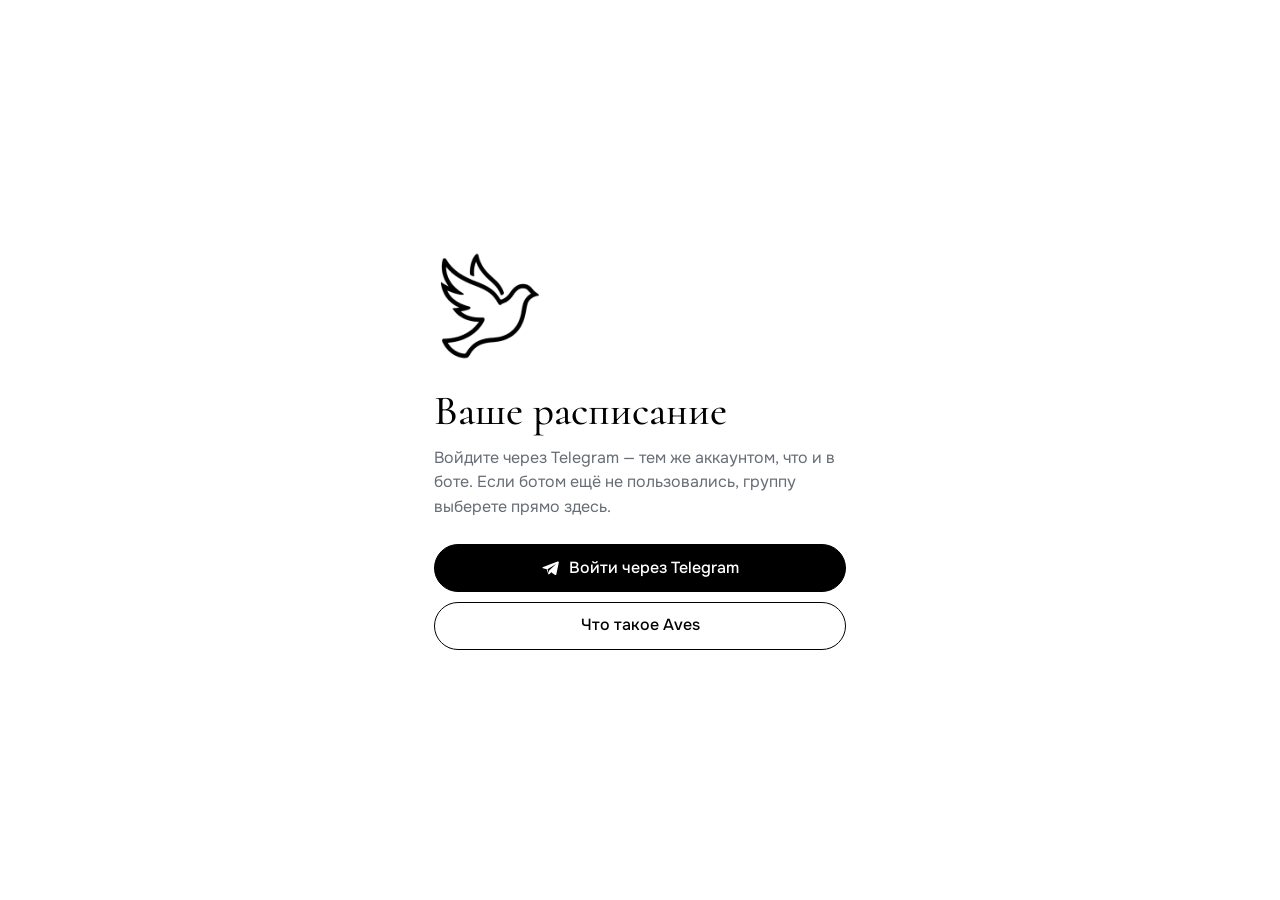
==== app/index.html @ d0e3c411 "Add files via upload" ====
<!doctype html>
<html lang="ru" data-theme="light">
<head>
  <meta charset="utf-8">
  <meta name="viewport" content="width=device-width, initial-scale=1, viewport-fit=cover">
  <title>Расписание — Aves</title>
  <meta name="description" content="Расписание вашей группы БГУ: пары на день и неделю, поиск преподавателей и аудиторий, сравнение групп.">
  <meta name="theme-color" content="#ffffff">
  <link rel="icon" type="image/png" href="/assets/img/favicon.png">
  <link rel="apple-touch-icon" href="/assets/img/apple-touch-icon.png">
  <script>(function(){try{var t=localStorage.getItem("aves.theme");if(t)document.documentElement.dataset.theme=t;}catch(e){}})();</script>
  <script src="https://telegram.org/js/telegram-web-app.js"></script>
  <link rel="preconnect" href="https://fonts.googleapis.com">
  <link rel="preconnect" href="https://fonts.gstatic.com" crossorigin>
  <link rel="stylesheet" href="https://fonts.googleapis.com/css2?family=Cormorant:ital,wght@0,400;0,500;0,600;1,400;1,500&family=Onest:wght@400;500;600;700&display=swap">
  <link rel="stylesheet" href="/assets/css/base.css">
  <link rel="stylesheet" href="/assets/css/app.css">
</head>
<body class="app">
  <div class="night-sky" aria-hidden="true"></div>

  <div class="shell shell--bare">
    <header class="app-head" id="head" hidden></header>
    <main id="view"></main>
  </div>

  <nav class="tabbar" id="tabbar" aria-label="Разделы" hidden>
    <div class="tabbar__in">
      <button class="tab" type="button" data-act="tab" data-tab="day">
        <svg viewBox="0 0 24 24" fill="none" stroke="currentColor" stroke-width="1.6" stroke-linecap="round" stroke-linejoin="round" aria-hidden="true"><rect x="3.5" y="5" width="17" height="15" rx="2.5"/><path d="M3.5 10h17M8 3v4M16 3v4"/></svg>
        Пары
      </button>
      <button class="tab" type="button" data-act="tab" data-tab="search">
        <svg viewBox="0 0 24 24" fill="none" stroke="currentColor" stroke-width="1.6" stroke-linecap="round" aria-hidden="true"><circle cx="11" cy="11" r="6.5"/><path d="m16 16 4.5 4.5"/></svg>
        Поиск
      </button>
      <button class="tab" type="button" data-act="tab" data-tab="compare">
        <svg viewBox="0 0 24 24" fill="none" stroke="currentColor" stroke-width="1.6" stroke-linecap="round" aria-hidden="true"><rect x="3.5" y="4" width="7" height="16" rx="2"/><rect x="13.5" y="4" width="7" height="16" rx="2"/></svg>
        Сравнить
      </button>
      <button class="tab" type="button" data-act="tab" data-tab="profile">
        <svg viewBox="0 0 24 24" fill="none" stroke="currentColor" stroke-width="1.6" stroke-linecap="round" aria-hidden="true"><circle cx="12" cy="8.5" r="3.8"/><path d="M4.5 20c1.3-3.6 4.2-5.3 7.5-5.3s6.2 1.7 7.5 5.3"/></svg>
        Профиль
      </button>
    </div>
  </nav>

  <div class="sheet-back" id="sheet-back" hidden></div>
  <div class="sheet" id="sheet" role="dialog" aria-modal="true" aria-label="Выбор группы" hidden></div>
  <div class="toast" id="toast" role="status" aria-live="polite"></div>

  <noscript><p style="padding:2rem">Для расписания нужен включённый JavaScript.</p></noscript>

  <script src="/assets/js/config.js"></script>
  <script src="/assets/js/theme.js"></script>
  <script src="/assets/js/aves.js"></script>
  <script src="/assets/js/app.js"></script>
</body>
</html>
---- assets/css/base.css ----
/* Aves — общие токены. День: белая бумага и чёрная тушь, как линии птиц.
   Ночь: тёмно-синее небо, линии становятся светлыми. */

:root {
  --paper: #ffffff;
  --paper-2: #f5f6f8;
  --ink: #000000;
  --text: #24272c;
  --muted: #676d76;
  --rule: #e3e5e9;
  --focus: #2f5bd3;

  --bio: #2c7a4b;
  --flow: #0b767c;
  --study: #a86d12;
  --work: #7d838c;
  --live: #2c7a4b;

  --ff-display: "Cormorant", "Cormorant Garamond", Georgia, "Times New Roman", serif;
  --ff-body: "Onest", "Segoe UI", system-ui, -apple-system, Roboto, sans-serif;

  --step--1: 0.875rem;
  --step-0: 1rem;
  --step-1: 1.25rem;
  --step-2: 1.625rem;
  --step-3: 2.25rem;
  --step-4: clamp(2.5rem, 6vw, 4.5rem);
  --step-5: clamp(3rem, 8.5vw, 6.75rem);

  --radius-s: 6px;
  --radius-m: 14px;
  --radius-pill: 999px;

  color-scheme: light;
  box-sizing: border-box;
  padding-top: env(safe-area-inset-top, 0px);
  padding-bottom: env(safe-area-inset-bottom, 0px);
}

:root[data-theme="dark"] {
  --paper: #0b1022;
  --paper-2: #121933;
  --ink: #f3f5f9;
  --text: #d6dbe5;
  --muted: #8d97ab;
  --rule: #222b47;
  --focus: #8fb0ff;

  --bio: #63c48d;
  --flow: #45c3c9;
  --study: #e3ad4c;
  --work: #98a0ae;
  --live: #63c48d;

  color-scheme: dark;
}

html { scroll-padding-top: env(safe-area-inset-top, 0px); -webkit-text-size-adjust: 100%; }
*, *::before, *::after { box-sizing: inherit; }

body {
  margin: 0;
  background: var(--paper);
  color: var(--text);
  font-family: var(--ff-body);
  font-size: var(--step-0);
  line-height: 1.55;
  -webkit-font-smoothing: antialiased;
  transition: background-color .5s ease, color .5s ease;
}

img, svg { max-width: 100%; display: block; }
a { color: inherit; text-underline-offset: 3px; text-decoration-thickness: 1px; }
a:hover { text-decoration-thickness: 2px; }
button { font: inherit; color: inherit; }

:focus-visible { outline: 2px solid var(--focus); outline-offset: 3px; border-radius: 4px; }

[hidden] { display: none !important; }

.visually-hidden {
  position: absolute !important; width: 1px; height: 1px; overflow: hidden;
  clip: rect(0 0 0 0); white-space: nowrap;
}

/* Птица — PNG-маска, цвет берётся из currentColor, поэтому сама меняется с темой */
.bird {
  display: inline-block;
  background-color: currentColor;
  -webkit-mask: var(--src) center / contain no-repeat;
  mask: var(--src) center / contain no-repeat;
  color: var(--ink);
}
.bird--dove { --src: url("../img/dove.png"); }
.bird--owl  { --src: url("../img/owl.png"); }

/* Переключатель темы — сама птица */
.theme-bird {
  appearance: none; border: 0; background: none; padding: 0; cursor: pointer;
  display: inline-grid; place-items: center;
  border-radius: 50%;
}
.theme-bird .bird { transition: transform .45s cubic-bezier(.3, 1.4, .5, 1); }
.theme-bird:hover .bird { transform: translateY(-2px) rotate(-6deg); }
.theme-bird.is-flapping .bird { animation: flap .6s ease; }

@keyframes flap {
  0% { transform: none; }
  35% { transform: translate(4px, -7px) rotate(-14deg) scaleY(.86); }
  70% { transform: translate(1px, -3px) rotate(4deg); }
  100% { transform: none; }
}

/* Кнопки */
.btn {
  display: inline-flex; align-items: center; justify-content: center; gap: .55em;
  min-height: 48px; padding: 0 1.4em;
  border-radius: var(--radius-pill);
  border: 1.5px solid var(--ink);
  font-weight: 500; font-size: var(--step-0);
  text-decoration: none; cursor: pointer;
  transition: background-color .2s, color .2s, transform .15s;
}
.btn:active { transform: scale(.98); }
.btn--solid { background: var(--ink); color: var(--paper); }
.btn--solid:hover { background: transparent; color: var(--ink); }
.btn--line { background: transparent; color: var(--ink); }
.btn--line:hover { background: var(--ink); color: var(--paper); }
.btn[disabled] { opacity: .5; pointer-events: none; }
.btn .tg-icon { width: 1.15em; height: 1.15em; }

/* Ночное небо: редкие звёзды, видны только в тёмной теме */
.night-sky {
  position: fixed; inset: 0; pointer-events: none; z-index: 0;
  opacity: 0; transition: opacity .8s ease;
  background-image:
    radial-gradient(1px 1px at 12% 18%, #fff 50%, transparent 51%),
    radial-gradient(1px 1px at 78% 9%, #fff 50%, transparent 51%),
    radial-gradient(1.5px 1.5px at 64% 32%, #fff 50%, transparent 51%),
    radial-gradient(1px 1px at 33% 41%, #fff 50%, transparent 51%),
    radial-gradient(1px 1px at 89% 54%, #fff 50%, transparent 51%),
    radial-gradient(1.5px 1.5px at 7% 72%, #fff 50%, transparent 51%),
    radial-gradient(1px 1px at 52% 83%, #fff 50%, transparent 51%),
    radial-gradient(1px 1px at 23% 93%, #fff 50%, transparent 51%),
    radial-gradient(1px 1px at 95% 88%, #fff 50%, transparent 51%),
    radial-gradient(1px 1px at 44% 6%, #fff 50%, transparent 51%);
}
:root[data-theme="dark"] .night-sky { opacity: .55; }

/* Плавная смена темы кругом от птицы (View Transitions) */
::view-transition-old(root), ::view-transition-new(root) { animation: none; mix-blend-mode: normal; }
::view-transition-new(root) { animation: night-reveal .7s cubic-bezier(.6, 0, .3, 1); }
@keyframes night-reveal {
  from { clip-path: circle(0 at var(--vt-x, 50%) var(--vt-y, 0%)); }
  to   { clip-path: circle(var(--vt-r, 150%) at var(--vt-x, 50%) var(--vt-y, 0%)); }
}

@media (prefers-reduced-motion: reduce) {
  *, *::before, *::after { animation-duration: .01ms !important; transition-duration: .01ms !important; }
  ::view-transition-new(root) { animation: none; }
}
---- assets/css/app.css ----
/* Приложение: то же определитель-настроение, но плотнее и под палец. */

html, body { height: 100%; }
body.app { overflow-x: hidden; }

.shell { position: relative; z-index: 1; max-width: 720px; margin: 0 auto; min-height: 100%; padding-bottom: calc(84px + env(safe-area-inset-bottom, 0px)); }
.shell--bare { padding-bottom: 0; }

/* ---------- шапка ---------- */
.app-head {
  position: sticky; top: env(safe-area-inset-top, 0px); z-index: 20;
  display: flex; align-items: center; gap: .6rem;
  padding: .6rem 1rem;
  background: color-mix(in srgb, var(--paper) 90%, transparent);
  backdrop-filter: blur(10px); -webkit-backdrop-filter: blur(10px);
  border-bottom: 1px solid var(--rule);
}
.app-head .theme-bird { width: 40px; height: 40px; flex: none; }
.app-head .theme-bird .bird { width: 30px; height: 30px; }
.head-title {
  appearance: none; border: 0; background: none; padding: .25rem .4rem; margin: 0; text-align: left;
  display: grid; min-width: 0; flex: 1; cursor: pointer; border-radius: var(--radius-s);
}
.head-title:disabled { cursor: default; }
.head-title b { font-size: 1.1rem; font-weight: 600; color: var(--ink); line-height: 1.2; }
.head-title span { font-size: .8rem; color: var(--muted); white-space: nowrap; overflow: hidden; text-overflow: ellipsis; }
.chip {
  appearance: none; flex: none; cursor: pointer;
  border: 1.5px solid var(--ink); background: transparent; color: var(--ink);
  border-radius: var(--radius-pill); min-height: 34px; padding: 0 .85rem;
  font-size: .85rem; font-weight: 500; white-space: nowrap;
}
.chip[aria-pressed="true"], .chip.is-on { background: var(--ink); color: var(--paper); }

/* ---------- полоса недели ---------- */
.week-nav { display: flex; align-items: center; justify-content: space-between; padding: .9rem 1rem .4rem; }
.week-nav__label { font-size: .9rem; color: var(--muted); }
.icon-btn {
  appearance: none; border: 0; background: none; cursor: pointer; color: var(--ink);
  width: 40px; height: 40px; display: grid; place-items: center; border-radius: 50%;
}
.icon-btn:hover { background: var(--paper-2); }
.icon-btn svg { width: 22px; height: 22px; }

.days { display: grid; grid-template-columns: repeat(6, 1fr); gap: .35rem; padding: 0 .75rem .75rem; }
.day-btn {
  appearance: none; cursor: pointer; border: 1px solid transparent; background: none;
  border-radius: var(--radius-m); padding: .5rem 0 .55rem;
  display: grid; justify-items: center; gap: .1rem; color: var(--text); position: relative;
}
.day-btn small { font-size: .72rem; color: var(--muted); }
.day-btn b { font-size: 1.15rem; font-weight: 600; }
.day-btn.is-today::after { content: ""; position: absolute; bottom: .3rem; width: 4px; height: 4px; border-radius: 50%; background: var(--live); }
.day-btn[aria-pressed="true"] { background: var(--ink); color: var(--paper); }
.day-btn[aria-pressed="true"] small { color: color-mix(in srgb, var(--paper) 70%, transparent); }
.day-btn[aria-pressed="true"].is-today::after { background: var(--paper); }
.day-btn.is-empty b { opacity: .45; }

/* ---------- день ---------- */
.day-head { padding: .75rem 1.25rem .5rem; }
.day-head h2 { font-family: var(--ff-display); font-style: italic; font-weight: 500; font-size: 2.6rem; line-height: 1; margin: 0; color: var(--ink); }
.day-head p { margin: .35rem 0 0; color: var(--muted); font-size: .9rem; }

.notice { margin: .5rem 1rem; padding: .75rem 1rem; border: 1px dashed var(--rule); border-radius: var(--radius-m); font-size: .88rem; color: var(--muted); }

.lessons { list-style: none; margin: 0; padding: 0 0 1rem; }
.lesson {
  display: grid; grid-template-columns: 3.6rem minmax(0, 1fr); gap: .9rem;
  padding: 1rem 1.25rem; border-top: 1px solid var(--rule); position: relative;
}
.lessons .lesson:first-child { border-top: 0; }
.lesson__time { display: grid; align-content: start; gap: .1rem; font-variant-numeric: tabular-nums; }
.lesson__time b { font-size: 1.5rem; font-weight: 600; color: var(--ink); line-height: 1; font-family: var(--ff-display); }
.lesson__time span { font-size: .78rem; color: var(--muted); line-height: 1.3; }
.lesson__subject { margin: 0; font-size: 1.02rem; font-weight: 600; color: var(--ink); line-height: 1.3; }
.lesson__meta { display: flex; flex-wrap: wrap; gap: .3rem .7rem; margin-top: .35rem; font-size: .86rem; color: var(--muted); align-items: center; }
.lesson__meta .room { color: var(--text); font-weight: 500; }
.tag { display: inline-block; border: 1px solid var(--rule); border-radius: var(--radius-s); padding: 0 .4rem; font-size: .75rem; line-height: 1.5rem; color: var(--text); }
.lesson__note { margin: .55rem 0 0; padding: .45rem .7rem; background: var(--paper-2); border-radius: var(--radius-s); font-size: .86rem; color: var(--text); }
.lesson__warn { margin: .45rem 0 0; font-size: .84rem; color: var(--study); }
.lesson__groups { margin: .35rem 0 0; font-size: .84rem; color: var(--muted); }
.lesson.is-past { opacity: .5; }
.lesson.is-same { border-top: 1px dashed var(--rule); padding-top: .6rem; }
.lesson.is-same .lesson__time { visibility: hidden; }
.lesson.is-now::before { content: ""; position: absolute; left: 0; top: .9rem; bottom: .9rem; width: 3px; border-radius: 2px; background: var(--live); }
.lesson__state { display: inline-block; margin-bottom: .3rem; font-size: .78rem; font-weight: 600; color: var(--live); }
.variants { margin: .5rem 0 0; padding: 0; list-style: none; border-left: 1px solid var(--rule); }
.variants li { padding: .35rem 0 .35rem .8rem; font-size: .88rem; }
details.lesson__more summary { cursor: pointer; font-size: .86rem; color: var(--muted); margin-top: .35rem; }

.empty { padding: 3rem 1.5rem; text-align: center; color: var(--muted); }
.empty .bird { width: 72px; height: 72px; margin: 0 auto 1rem; opacity: .9; }
.empty h3 { font-family: var(--ff-display); font-weight: 500; font-size: 1.8rem; color: var(--ink); margin: 0 0 .25rem; }
.empty p { margin: 0 auto; max-width: 32ch; }

/* ---------- поиск ---------- */
.search { padding: 1rem; }
.search form { display: flex; gap: .5rem; }
.field {
  flex: 1; min-width: 0; min-height: 48px; padding: 0 1rem;
  border: 1.5px solid var(--rule); border-radius: var(--radius-pill);
  background: var(--paper); color: var(--ink); font: inherit;
}
.field:focus { outline: none; border-color: var(--ink); }
.hints { display: flex; flex-wrap: wrap; gap: .45rem; margin-top: .8rem; }
.hints .chip { border-width: 1px; border-color: var(--rule); color: var(--text); }
.hints .chip:hover { border-color: var(--ink); }
.result-title { padding: .75rem 1.25rem .25rem; }
.result-title h2 { margin: 0; font-family: var(--ff-display); font-weight: 500; font-size: 2rem; line-height: 1.05; color: var(--ink); }
.result-title p { margin: .3rem 0 0; color: var(--muted); font-size: .88rem; }
.day-label { margin: 1.1rem 1.25rem .2rem; font-size: .8rem; font-weight: 600; color: var(--muted); }
.rooms { display: flex; flex-wrap: wrap; gap: .4rem; padding: .25rem 1.25rem 1rem; }
.rooms .tag { font-size: .85rem; line-height: 1.9rem; padding: 0 .6rem; }
.free-slot { padding: .8rem 1.25rem; border-top: 1px solid var(--rule); }
.free-slot b { color: var(--ink); }
.free-slot p { margin: .2rem 0 0; color: var(--muted); font-size: .88rem; }

/* ---------- сравнение ---------- */
.compare-bar { display: flex; gap: .45rem; padding: 1rem 1rem .25rem; overflow-x: auto; scrollbar-width: none; }
.compare-bar .chip { display: inline-flex; gap: .4rem; align-items: center; }
.compare-bar .chip .x { opacity: .7; }
.grid-wrap { overflow-x: auto; padding: .25rem 0 1.25rem; -webkit-overflow-scrolling: touch; }
.cgrid { display: grid; gap: 0; min-width: 100%; }
.cgrid__head, .cgrid__slot, .cgrid__cell { padding: .65rem .6rem; border-top: 1px solid var(--rule); }
.cgrid__head { border-top: 0; font-weight: 600; color: var(--ink); font-size: .92rem; position: sticky; top: 0; background: var(--paper); }
.cgrid__head small { display: block; font-weight: 400; color: var(--muted); font-size: .75rem; }
.cgrid__slot { font-variant-numeric: tabular-nums; position: sticky; left: 0; background: var(--paper); z-index: 1; }
.cgrid__slot b { font-family: var(--ff-display); font-size: 1.3rem; color: var(--ink); display: block; line-height: 1; }
.cgrid__slot span { font-size: .72rem; color: var(--muted); }
.cgrid__cell { font-size: .84rem; min-width: 150px; }
.cgrid__cell b { display: block; color: var(--ink); font-weight: 600; line-height: 1.25; }
.cgrid__cell span { color: var(--muted); }
.cgrid__cell + .cgrid__cell, .cgrid__head + .cgrid__head { border-left: 1px solid var(--rule); }
.cgrid__cell.is-free { color: var(--muted); font-style: italic; }
.cgrid__cell .one + .one { margin-top: .45rem; padding-top: .45rem; border-top: 1px dashed var(--rule); }

/* ---------- профиль ---------- */
.panel { padding: 1.25rem; border-top: 1px solid var(--rule); }
.panel:first-child { border-top: 0; }
.panel h3 { margin: 0 0 .8rem; font-size: .8rem; font-weight: 600; color: var(--muted); }
.hello { font-family: var(--ff-display); font-weight: 500; font-size: 2.3rem; line-height: 1.05; color: var(--ink); margin: 0 0 .3rem; }
.row { display: flex; align-items: center; justify-content: space-between; gap: 1rem; padding: .7rem 0; }
.row + .row { border-top: 1px dashed var(--rule); }
.row__label { display: grid; flex: 1; min-width: 0; }
.row > :last-child:not(.row__label) { flex: none; }
.row__label span { color: var(--ink); }
.row__label small { color: var(--muted); font-size: .82rem; }
.link-btn { appearance: none; border: 0; background: none; padding: .3rem 0; cursor: pointer; color: var(--ink); text-decoration: underline; text-underline-offset: 3px; font-size: .92rem; }
.seg { display: inline-flex; border: 1.5px solid var(--ink); border-radius: var(--radius-pill); overflow: hidden; }
.seg button { appearance: none; min-width: 2.6rem; border: 0; background: none; cursor: pointer; padding: .45rem .85rem; font-size: .85rem; color: var(--ink); }
.seg button[aria-pressed="true"] { background: var(--ink); color: var(--paper); }
.switch { appearance: none; width: 48px; height: 28px; border-radius: 14px; border: 1.5px solid var(--ink); background: transparent; position: relative; cursor: pointer; flex: none; transition: background-color .2s; }
.switch::after { content: ""; position: absolute; top: 3px; left: 3px; width: 19px; height: 19px; border-radius: 50%; background: var(--ink); transition: transform .2s, background-color .2s; }
.switch:checked { background: var(--ink); }
.switch:checked::after { transform: translateX(20px); background: var(--paper); }
select.field { border-radius: var(--radius-m); min-height: 44px; }
.name-form { display: flex; gap: .5rem; }
.soon { color: var(--muted); font-size: .85rem; }

/* ---------- экраны входа / онбординга ---------- */
.center { min-height: 100vh; display: grid; align-content: center; padding: 2rem 1.5rem; max-width: 460px; margin: 0 auto; }
.center .bird--dove.big { width: 112px; height: 112px; margin-bottom: 1.75rem; }
.center h1 { font-family: var(--ff-display); font-weight: 500; font-size: 2.6rem; line-height: 1.02; color: var(--ink); margin: 0 0 .8rem; }
.center p { color: var(--muted); margin: 0 0 1.5rem; }
.center .btn { width: 100%; }
.center .stack { display: grid; gap: .6rem; }
.choice {
  appearance: none; width: 100%; text-align: left; cursor: pointer;
  border: 1.5px solid var(--rule); background: var(--paper); color: var(--ink);
  border-radius: var(--radius-m); padding: .85rem 1rem; display: grid; gap: .1rem;
}
.choice:hover, .choice:focus-visible { border-color: var(--ink); }
.choice b { font-weight: 600; }
.choice small { color: var(--muted); }
.progress { font-size: .8rem; color: var(--muted); margin-bottom: .75rem; }
.back { margin-top: 1rem; }
.hover .bird { animation: hover 1.6s ease-in-out infinite; }
@keyframes hover { 50% { transform: translateY(-8px); } }

/* ---------- нижняя навигация ---------- */
.tabbar {
  position: fixed; left: 0; right: 0; bottom: 0; z-index: 30;
  padding-bottom: env(safe-area-inset-bottom, 0px);
  background: color-mix(in srgb, var(--paper) 92%, transparent);
  backdrop-filter: blur(12px); -webkit-backdrop-filter: blur(12px);
  border-top: 1px solid var(--rule);
}
.tabbar__in { max-width: 720px; margin: 0 auto; display: grid; grid-template-columns: repeat(4, 1fr); }
.tab {
  appearance: none; border: 0; background: none; cursor: pointer; color: var(--muted);
  display: grid; justify-items: center; gap: .15rem; padding: .55rem 0 .6rem; font-size: .72rem;
}
.tab svg { width: 24px; height: 24px; }
.tab[aria-current="page"] { color: var(--ink); font-weight: 600; }

/* ---------- лист снизу ---------- */
.sheet-back { position: fixed; inset: 0; z-index: 40; background: rgb(0 0 0 / .35); opacity: 0; transition: opacity .25s; }
.sheet-back.is-open { opacity: 1; }
.sheet {
  position: fixed; left: 0; right: 0; bottom: 0; z-index: 41;
  max-width: 720px; margin: 0 auto; max-height: 82vh; display: flex; flex-direction: column;
  background: var(--paper); border-radius: 20px 20px 0 0; border-top: 1px solid var(--rule);
  padding-bottom: env(safe-area-inset-bottom, 0px);
  transform: translateY(100%); transition: transform .3s cubic-bezier(.3, .9, .3, 1);
}
.sheet.is-open { transform: none; }
.sheet__head { display: flex; align-items: center; justify-content: space-between; padding: 1rem 1.25rem .5rem; }
.sheet__head h3 { margin: 0; font-family: var(--ff-display); font-weight: 500; font-size: 1.7rem; color: var(--ink); }
.sheet__body { overflow-y: auto; padding: 0 1.25rem 1.25rem; }
.sheet .courses { display: flex; gap: .4rem; overflow-x: auto; padding: .25rem 0 .9rem; scrollbar-width: none; }
.sheet .stack { display: grid; gap: .5rem; }

.toast {
  position: fixed; left: 50%; bottom: calc(96px + env(safe-area-inset-bottom, 0px)); z-index: 50;
  transform: translate(-50%, 20px); opacity: 0; pointer-events: none;
  background: var(--ink); color: var(--paper); padding: .65rem 1.1rem; border-radius: var(--radius-pill);
  font-size: .88rem; transition: opacity .25s, transform .25s; max-width: calc(100% - 2rem);
}
.toast.is-on { opacity: 1; transform: translate(-50%, 0); }

.loading { min-height: 60vh; display: grid; place-items: center; text-align: center; padding: 2rem; color: var(--muted); }
.loading .bird { width: 64px; height: 64px; margin: 0 auto 1rem; }
.loading p { max-width: 34ch; margin: 0 auto; }
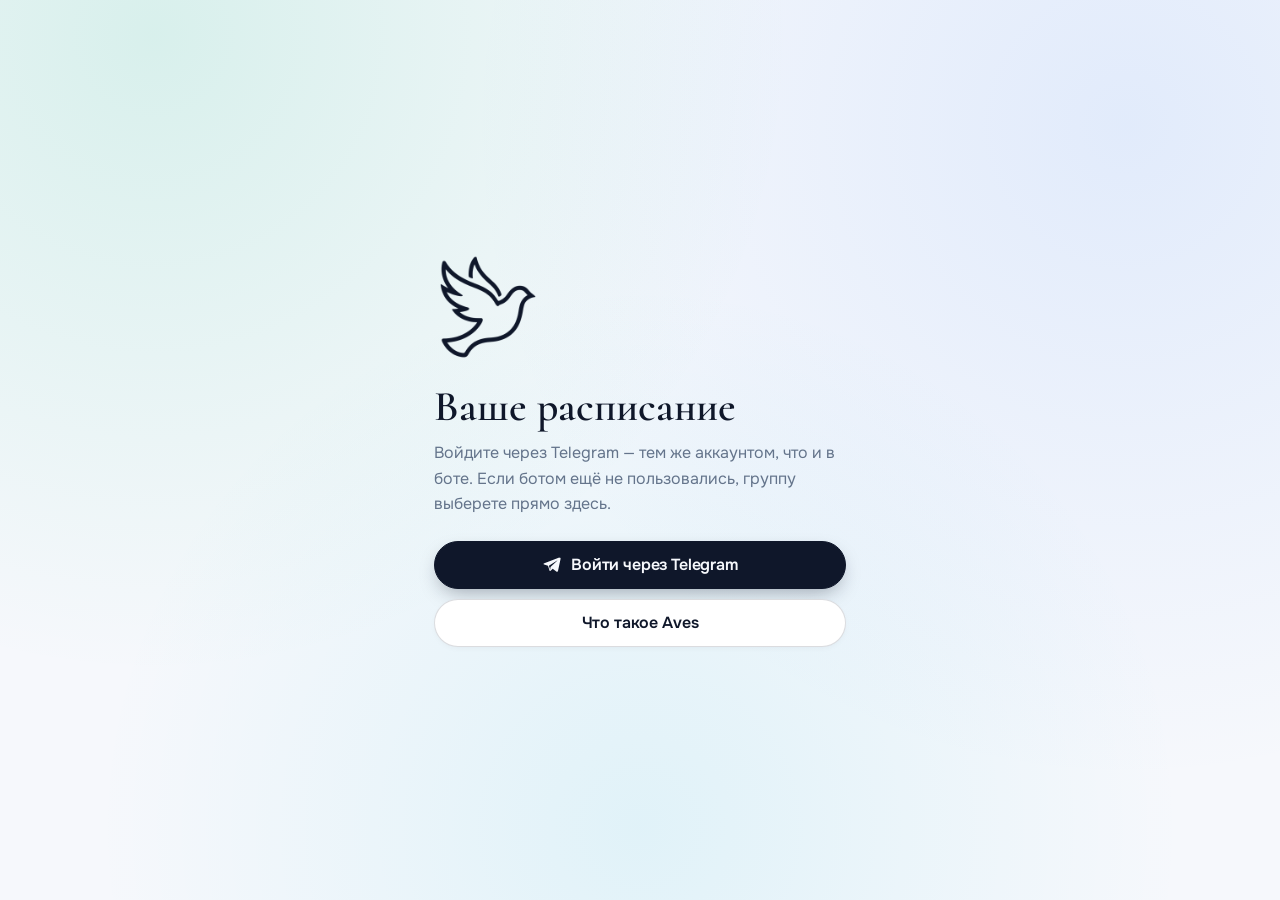
==== commit 2ab1db30: "Add files via upload" ====
--- a/app/index.html
+++ b/app/index.html
@@ -3,11 +3,26 @@
 <head>
   <meta charset="utf-8">
   <meta name="viewport" content="width=device-width, initial-scale=1, viewport-fit=cover">
-  <title>Расписание — Aves</title>
-  <meta name="description" content="Расписание вашей группы БГУ: пары на день и неделю, поиск преподавателей и аудиторий, сравнение групп.">
-  <meta name="theme-color" content="#ffffff">
+  <title>Расписание пар БГУ (Биофак, ФСК, ФМО) — Aves · Минск</title>
+  <meta name="description" content="Веб-приложение расписания вашей группы БГУ в Минске: пары на день и неделю, поиск преподавателей и свободных аудиторий, сравнение групп, конспекты AvesStudy и смены.">
+  <meta name="keywords" content="расписание пар БГУ, веб расписание БГУ, свободные аудитории БГУ, сравнить группы БГУ, конспекты БГУ, биофак БГУ, ФСК БГУ, ФМО БГУ, Aves">
+  <meta name="robots" content="index, follow">
+  <meta name="geo.region" content="BY-HM">
+  <meta name="geo.placename" content="Минск, Беларусь">
+  <meta name="theme-color" content="#f4faf7">
+  <meta name="apple-mobile-web-app-capable" content="yes">
+  <meta name="apple-mobile-web-app-title" content="Aves БГУ">
+  <link rel="canonical" href="https://microcosmos-bio.me/app/">
+  <link rel="manifest" href="/site.webmanifest">
   <link rel="icon" type="image/png" href="/assets/img/favicon.png">
   <link rel="apple-touch-icon" href="/assets/img/apple-touch-icon.png">
+  <meta property="og:type" content="website">
+  <meta property="og:site_name" content="Aves — экосистема для студентов БГУ">
+  <meta property="og:title" content="Расписание и конспекты БГУ — веб-приложение Aves">
+  <meta property="og:description" content="Пары на день и неделю, свободные аудитории, сравнение групп, конспекты и подработки для студентов БГУ.">
+  <meta property="og:url" content="https://microcosmos-bio.me/app/">
+  <meta property="og:image" content="https://microcosmos-bio.me/assets/img/og.png">
+  <meta property="og:locale" content="ru_RU">
   <script>(function(){try{var t=localStorage.getItem("aves.theme");if(t)document.documentElement.dataset.theme=t;}catch(e){}})();</script>
   <script src="https://telegram.org/js/telegram-web-app.js"></script>
   <link rel="preconnect" href="https://fonts.googleapis.com">
@@ -15,6 +30,9 @@
   <link rel="stylesheet" href="https://fonts.googleapis.com/css2?family=Cormorant:ital,wght@0,400;0,500;0,600;1,400;1,500&family=Onest:wght@400;500;600;700&display=swap">
   <link rel="stylesheet" href="/assets/css/base.css">
   <link rel="stylesheet" href="/assets/css/app.css">
+  <link rel="stylesheet" href="/assets/css/study.css">
+  <link rel="stylesheet" href="/assets/css/fmo.css">
+  <link rel="stylesheet" href="/assets/css/work.css">
 </head>
 <body class="app">
   <div class="night-sky" aria-hidden="true"></div>
@@ -38,6 +56,10 @@
         <svg viewBox="0 0 24 24" fill="none" stroke="currentColor" stroke-width="1.6" stroke-linecap="round" aria-hidden="true"><rect x="3.5" y="4" width="7" height="16" rx="2"/><rect x="13.5" y="4" width="7" height="16" rx="2"/></svg>
         Сравнить
       </button>
+      <button class="tab" type="button" data-act="tab" data-tab="study">
+        <svg viewBox="0 0 24 24" fill="none" stroke="currentColor" stroke-width="1.6" stroke-linecap="round" stroke-linejoin="round" aria-hidden="true"><path d="M4 5.5C4 4.7 4.7 4 5.5 4H10c1.1 0 2 .9 2 2v14c0-1.1-.9-2-2-2H5.5c-.8 0-1.5-.7-1.5-1.5v-11Z"/><path d="M20 5.5c0-.8-.7-1.5-1.5-1.5H14c-1.1 0-2 .9-2 2v14c0-1.1.9-2 2-2h4.5c.8 0 1.5-.7 1.5-1.5v-11Z"/></svg>
+        Конспекты
+      </button>
       <button class="tab" type="button" data-act="tab" data-tab="profile">
         <svg viewBox="0 0 24 24" fill="none" stroke="currentColor" stroke-width="1.6" stroke-linecap="round" aria-hidden="true"><circle cx="12" cy="8.5" r="3.8"/><path d="M4.5 20c1.3-3.6 4.2-5.3 7.5-5.3s6.2 1.7 7.5 5.3"/></svg>
         Профиль
@@ -55,5 +77,7 @@
   <script src="/assets/js/theme.js"></script>
   <script src="/assets/js/aves.js"></script>
   <script src="/assets/js/app.js"></script>
+  <script src="/assets/js/study.js"></script>
+  <script src="/assets/js/work.js"></script>
 </body>
 </html>
--- a/assets/css/base.css
+++ b/assets/css/base.css
@@ -1,35 +1,58 @@
-/* Aves — общие токены. День: белая бумага и чёрная тушь, как линии птиц.
-   Ночь: тёмно-синее небо, линии становятся светлыми. */
+/* Aves — современная дизайн-система (UI/UX 2.0) с динамическими темами факультетов.
+   День: воздушный светлый интерфейс с мягкими стеклянными карточками и оттенком выбранного факультета.
+   Ночь: глубокий космос с северным сиянием в цветах факультета, мерцающими звёздами и неоновыми акцентами. */
 
 :root {
-  --paper: #ffffff;
-  --paper-2: #f5f6f8;
-  --ink: #000000;
-  --text: #24272c;
-  --muted: #676d76;
-  --rule: #e3e5e9;
-  --focus: #2f5bd3;
-
-  --bio: #2c7a4b;
-  --flow: #0b767c;
-  --study: #a86d12;
-  --work: #7d838c;
-  --live: #2c7a4b;
+  --paper: #f6f8fc;
+  --paper-2: #eef2f9;
+  --surface: #ffffff;
+  --surface-hover: #f8faff;
+  --glass: rgba(255, 255, 255, 0.82);
+  --glass-strong: rgba(255, 255, 255, 0.92);
+  --ink: #0f172a;
+  --text: #334155;
+  --muted: #64748b;
+  --rule: rgba(15, 23, 42, 0.08);
+  --rule-strong: rgba(15, 23, 42, 0.15);
+
+  --bio: #10b981;
+  --flow: #06b6d4;
+  --globe: #3b82f6;
+  --study: #f59e0b;
+  --work: #8b5cf6;
+
+  /* Динамические токены текущего факультета / раздела (по умолчанию — мультифакультетный баланс) */
+  --fac-1: var(--bio);
+  --fac-2: var(--globe);
+  --fac-3: var(--flow);
+  --focus: #2563eb;
+  --live: #10b981;
 
   --ff-display: "Cormorant", "Cormorant Garamond", Georgia, "Times New Roman", serif;
   --ff-body: "Onest", "Segoe UI", system-ui, -apple-system, Roboto, sans-serif;
 
   --step--1: 0.875rem;
   --step-0: 1rem;
-  --step-1: 1.25rem;
-  --step-2: 1.625rem;
-  --step-3: 2.25rem;
-  --step-4: clamp(2.5rem, 6vw, 4.5rem);
-  --step-5: clamp(3rem, 8.5vw, 6.75rem);
-
-  --radius-s: 6px;
-  --radius-m: 14px;
+  --step-1: 1.2rem;
+  --step-2: 1.55rem;
+  --step-3: 2.15rem;
+  --step-4: clamp(2.35rem, 5.5vw, 4.1rem);
+  --step-5: clamp(2.85rem, 7.5vw, 5.8rem);
+
+  --radius-s: 10px;
+  --radius-m: 16px;
+  --radius-l: 22px;
+  --radius-xl: 28px;
   --radius-pill: 999px;
+
+  --shadow-xs: 0 2px 6px -1px rgba(15, 23, 42, 0.04), 0 1px 2px -1px rgba(15, 23, 42, 0.03);
+  --shadow-sm: 0 6px 16px -4px rgba(15, 23, 42, 0.06), 0 2px 6px -2px rgba(15, 23, 42, 0.04);
+  --shadow-md: 0 14px 32px -8px rgba(15, 23, 42, 0.09), 0 4px 12px -3px rgba(15, 23, 42, 0.05);
+  --shadow-lg: 0 24px 48px -12px rgba(15, 23, 42, 0.14), 0 8px 20px -6px rgba(15, 23, 42, 0.06);
+  --shadow-glow: 0 10px 28px -6px color-mix(in srgb, var(--focus) 28%, transparent);
+
+  --ease-out: cubic-bezier(0.22, 1, 0.36, 1);
+  --ease-spring: cubic-bezier(0.34, 1.56, 0.64, 1);
 
   color-scheme: light;
   box-sizing: border-box;
@@ -38,43 +61,164 @@
 }
 
 :root[data-theme="dark"] {
-  --paper: #0b1022;
-  --paper-2: #121933;
-  --ink: #f3f5f9;
-  --text: #d6dbe5;
-  --muted: #8d97ab;
-  --rule: #222b47;
-  --focus: #8fb0ff;
-
-  --bio: #63c48d;
-  --flow: #45c3c9;
-  --study: #e3ad4c;
-  --work: #98a0ae;
-  --live: #63c48d;
+  --paper: #070b16;
+  --paper-2: #0f1629;
+  --surface: rgba(17, 25, 46, 0.78);
+  --surface-hover: rgba(24, 35, 64, 0.9);
+  --glass: rgba(13, 20, 38, 0.78);
+  --glass-strong: rgba(15, 23, 42, 0.92);
+  --ink: #f8fafc;
+  --text: #cbd5e1;
+  --muted: #8b9bb4;
+  --rule: rgba(148, 163, 184, 0.12);
+  --rule-strong: rgba(148, 163, 184, 0.24);
+
+  --bio: #34d399;
+  --flow: #22d3ee;
+  --globe: #60a5fa;
+  --study: #fbbf24;
+  --work: #a78bfa;
+
+  --fac-1: var(--bio);
+  --fac-2: var(--globe);
+  --fac-3: var(--flow);
+  --focus: #60a5fa;
+  --live: #34d399;
+
+  --shadow-xs: 0 2px 8px -1px rgba(0, 0, 0, 0.35);
+  --shadow-sm: 0 8px 20px -4px rgba(0, 0, 0, 0.45), inset 0 1px 0 0 rgba(255, 255, 255, 0.05);
+  --shadow-md: 0 16px 36px -8px rgba(0, 0, 0, 0.55), inset 0 1px 0 0 rgba(255, 255, 255, 0.07);
+  --shadow-lg: 0 28px 60px -12px rgba(0, 0, 0, 0.7), inset 0 1px 0 0 rgba(255, 255, 255, 0.09);
+  --shadow-glow: 0 10px 30px -6px color-mix(in srgb, var(--focus) 35%, transparent);
 
   color-scheme: dark;
 }
 
-html { scroll-padding-top: env(safe-area-inset-top, 0px); -webkit-text-size-adjust: 100%; }
+/* ───────────── Персональные цветовые гаммы факультетов ───────────── */
+/* 1. Биофак (AvesBio): изумрудно-лесная палитра */
+:root[data-faculty="bio"] {
+  --paper: #f4faf7;
+  --paper-2: #e8f5ee;
+  --fac-1: var(--bio);
+  --fac-2: #059669;
+  --fac-3: #34d399;
+  --focus: #059669;
+  --live: #10b981;
+}
+:root[data-theme="dark"][data-faculty="bio"] {
+  --paper: #05110d;
+  --paper-2: #0b1f18;
+  --surface: rgba(12, 31, 24, 0.78);
+  --glass: rgba(9, 24, 19, 0.8);
+  --glass-strong: rgba(11, 28, 22, 0.92);
+  --fac-1: #34d399;
+  --fac-2: #10b981;
+  --fac-3: #2dd4bf;
+  --focus: #34d399;
+  --live: #34d399;
+}
+
+/* 2. ФСК (AvesFlow): бирюзово-океаническая палитра */
+:root[data-faculty="fsk"] {
+  --paper: #f3fafc;
+  --paper-2: #e6f4f8;
+  --fac-1: var(--flow);
+  --fac-2: #0284c7;
+  --fac-3: #14b8a6;
+  --focus: #0891b2;
+  --live: #06b6d4;
+}
+:root[data-theme="dark"][data-faculty="fsk"] {
+  --paper: #051017;
+  --paper-2: #0a1d29;
+  --surface: rgba(12, 30, 44, 0.78);
+  --glass: rgba(9, 23, 34, 0.8);
+  --glass-strong: rgba(11, 27, 40, 0.92);
+  --fac-1: #22d3ee;
+  --fac-2: #38bdf8;
+  --fac-3: #2dd4bf;
+  --focus: #22d3ee;
+  --live: #22d3ee;
+}
+
+/* 3. ФМО (AvesGlobe): сапфирово-индиговая дипломатическая палитра */
+:root[data-faculty="fmo"] {
+  --paper: #f5f7fd;
+  --paper-2: #eaeff9;
+  --fac-1: var(--globe);
+  --fac-2: #4f46e5;
+  --fac-3: #0ea5e9;
+  --focus: #2563eb;
+  --live: #3b82f6;
+}
+:root[data-theme="dark"][data-faculty="fmo"] {
+  --paper: #060a18;
+  --paper-2: #0d1530;
+  --surface: rgba(15, 24, 52, 0.78);
+  --glass: rgba(11, 18, 40, 0.8);
+  --glass-strong: rgba(13, 21, 46, 0.92);
+  --fac-1: #60a5fa;
+  --fac-2: #818cf8;
+  --fac-3: #38bdf8;
+  --focus: #60a5fa;
+  --live: #60a5fa;
+}
+
+html {
+  scroll-padding-top: calc(76px + env(safe-area-inset-top, 0px));
+  scroll-behavior: smooth;
+  -webkit-text-size-adjust: 100%;
+}
+
 *, *::before, *::after { box-sizing: inherit; }
 
 body {
   margin: 0;
-  background: var(--paper);
+  background-color: var(--paper);
+  background-image:
+    radial-gradient(circle at 12% 4%, color-mix(in srgb, var(--fac-1) 13%, transparent), transparent 45%),
+    radial-gradient(circle at 88% 14%, color-mix(in srgb, var(--fac-2) 11%, transparent), transparent 48%),
+    radial-gradient(circle at 50% 92%, color-mix(in srgb, var(--fac-3) 9%, transparent), transparent 52%);
+  background-attachment: fixed;
   color: var(--text);
   font-family: var(--ff-body);
   font-size: var(--step-0);
-  line-height: 1.55;
+  line-height: 1.6;
   -webkit-font-smoothing: antialiased;
-  transition: background-color .5s ease, color .5s ease;
+  -moz-osx-font-smoothing: grayscale;
+  transition: background-color 0.45s var(--ease-out), background-image 0.45s var(--ease-out), color 0.45s var(--ease-out);
+}
+
+::selection {
+  background: color-mix(in srgb, var(--focus) 22%, transparent);
+  color: var(--ink);
 }
 
 img, svg { max-width: 100%; display: block; }
-a { color: inherit; text-underline-offset: 3px; text-decoration-thickness: 1px; }
-a:hover { text-decoration-thickness: 2px; }
-button { font: inherit; color: inherit; }
-
-:focus-visible { outline: 2px solid var(--focus); outline-offset: 3px; border-radius: 4px; }
+
+a {
+  color: inherit;
+  text-underline-offset: 4px;
+  text-decoration-thickness: 1.5px;
+  text-decoration-color: color-mix(in srgb, currentColor 35%, transparent);
+  transition: color 0.2s var(--ease-out), text-decoration-color 0.2s var(--ease-out);
+}
+a:hover {
+  color: var(--ink);
+  text-decoration-color: currentColor;
+}
+
+button {
+  font: inherit;
+  color: inherit;
+  -webkit-tap-highlight-color: transparent;
+}
+
+:focus-visible {
+  outline: 2.5px solid var(--focus);
+  outline-offset: 3px;
+  border-radius: 6px;
+}
 
 [hidden] { display: none !important; }
 
@@ -90,72 +234,182 @@
   -webkit-mask: var(--src) center / contain no-repeat;
   mask: var(--src) center / contain no-repeat;
   color: var(--ink);
+  transition: color 0.35s var(--ease-out), filter 0.35s var(--ease-out);
 }
 .bird--dove { --src: url("../img/dove.png"); }
 .bird--owl  { --src: url("../img/owl.png"); }
 
-/* Переключатель темы — сама птица */
+/* Переключатель темы — сама птица с мягким ореолом */
 .theme-bird {
   appearance: none; border: 0; background: none; padding: 0; cursor: pointer;
   display: inline-grid; place-items: center;
   border-radius: 50%;
-}
-.theme-bird .bird { transition: transform .45s cubic-bezier(.3, 1.4, .5, 1); }
-.theme-bird:hover .bird { transform: translateY(-2px) rotate(-6deg); }
-.theme-bird.is-flapping .bird { animation: flap .6s ease; }
+  position: relative;
+  transition: transform 0.35s var(--ease-spring), background-color 0.3s var(--ease-out);
+}
+.theme-bird::before {
+  content: "";
+  position: absolute;
+  inset: -6px;
+  border-radius: 50%;
+  background: radial-gradient(circle, color-mix(in srgb, var(--focus) 22%, transparent) 0%, transparent 70%);
+  opacity: 0;
+  transform: scale(0.8);
+  transition: opacity 0.35s var(--ease-out), transform 0.35s var(--ease-spring);
+  pointer-events: none;
+}
+.theme-bird:hover::before {
+  opacity: 1;
+  transform: scale(1.1);
+}
+.theme-bird .bird {
+  transition: transform 0.5s var(--ease-spring);
+  will-change: transform;
+}
+.theme-bird:hover .bird {
+  transform: translateY(-3px) rotate(-8deg) scale(1.05);
+}
+.theme-bird:active .bird {
+  transform: scale(0.92);
+}
+.theme-bird.is-flapping .bird {
+  animation: flap 0.65s var(--ease-spring);
+}
 
 @keyframes flap {
   0% { transform: none; }
-  35% { transform: translate(4px, -7px) rotate(-14deg) scaleY(.86); }
-  70% { transform: translate(1px, -3px) rotate(4deg); }
+  30% { transform: translate(5px, -10px) rotate(-16deg) scaleY(0.84) scaleX(1.06); }
+  65% { transform: translate(-2px, -4px) rotate(6deg) scale(1.04); }
   100% { transform: none; }
 }
 
-/* Кнопки */
+/* Современные кнопки с глубиной и микро-анимацией */
 .btn {
-  display: inline-flex; align-items: center; justify-content: center; gap: .55em;
-  min-height: 48px; padding: 0 1.4em;
+  position: relative;
+  display: inline-flex; align-items: center; justify-content: center; gap: 0.6em;
+  min-height: 48px; padding: 0 1.5em;
   border-radius: var(--radius-pill);
-  border: 1.5px solid var(--ink);
-  font-weight: 500; font-size: var(--step-0);
+  border: 1.5px solid var(--rule-strong);
+  font-weight: 600; font-size: var(--step-0);
+  letter-spacing: -0.01em;
   text-decoration: none; cursor: pointer;
-  transition: background-color .2s, color .2s, transform .15s;
-}
-.btn:active { transform: scale(.98); }
-.btn--solid { background: var(--ink); color: var(--paper); }
-.btn--solid:hover { background: transparent; color: var(--ink); }
-.btn--line { background: transparent; color: var(--ink); }
-.btn--line:hover { background: var(--ink); color: var(--paper); }
-.btn[disabled] { opacity: .5; pointer-events: none; }
-.btn .tg-icon { width: 1.15em; height: 1.15em; }
-
-/* Ночное небо: редкие звёзды, видны только в тёмной теме */
+  overflow: hidden;
+  transition:
+    background-color 0.25s var(--ease-out),
+    color 0.25s var(--ease-out),
+    border-color 0.25s var(--ease-out),
+    transform 0.25s var(--ease-spring),
+    box-shadow 0.25s var(--ease-out);
+}
+.btn:hover {
+  transform: translateY(-2px);
+}
+.btn:active {
+  transform: translateY(0) scale(0.97);
+}
+.btn--solid {
+  background: var(--ink);
+  color: var(--paper);
+  border-color: var(--ink);
+  box-shadow: 0 8px 20px -6px color-mix(in srgb, var(--ink) 38%, transparent);
+}
+.btn--solid::after {
+  content: "";
+  position: absolute;
+  top: 0; left: -100%; width: 60%; height: 100%;
+  background: linear-gradient(90deg, transparent, rgba(255, 255, 255, 0.22), transparent);
+  transform: skewX(-20deg);
+  transition: left 0.6s var(--ease-out);
+  pointer-events: none;
+}
+.btn--solid:hover::after {
+  left: 140%;
+}
+.btn--solid:hover {
+  background: color-mix(in srgb, var(--ink) 85%, var(--focus));
+  border-color: color-mix(in srgb, var(--ink) 85%, var(--focus));
+  color: var(--paper);
+  box-shadow: 0 12px 26px -6px color-mix(in srgb, var(--focus) 38%, transparent);
+}
+.btn--line {
+  background: var(--surface);
+  color: var(--ink);
+  border-color: var(--rule-strong);
+  box-shadow: var(--shadow-xs);
+  backdrop-filter: blur(8px);
+}
+.btn--line:hover {
+  background: var(--ink);
+  color: var(--paper);
+  border-color: var(--ink);
+  box-shadow: var(--shadow-sm);
+}
+.btn[disabled] {
+  opacity: 0.5;
+  pointer-events: none;
+  transform: none;
+}
+.btn .tg-icon {
+  width: 1.2em; height: 1.2em;
+  transition: transform 0.3s var(--ease-spring);
+}
+.btn:hover .tg-icon {
+  transform: translate(2px, -1px) rotate(-6deg);
+}
+
+/* Ночное небо: звёзды + северное сияние в оттенках выбранного факультета */
 .night-sky {
   position: fixed; inset: 0; pointer-events: none; z-index: 0;
-  opacity: 0; transition: opacity .8s ease;
+  opacity: 0; transition: opacity 0.8s var(--ease-out);
   background-image:
-    radial-gradient(1px 1px at 12% 18%, #fff 50%, transparent 51%),
+    radial-gradient(1.5px 1.5px at 12% 18%, #fff 50%, transparent 51%),
     radial-gradient(1px 1px at 78% 9%, #fff 50%, transparent 51%),
-    radial-gradient(1.5px 1.5px at 64% 32%, #fff 50%, transparent 51%),
+    radial-gradient(2px 2px at 64% 32%, #bae6fd 50%, transparent 51%),
     radial-gradient(1px 1px at 33% 41%, #fff 50%, transparent 51%),
-    radial-gradient(1px 1px at 89% 54%, #fff 50%, transparent 51%),
+    radial-gradient(1.5px 1.5px at 89% 54%, #a7f3d0 50%, transparent 51%),
     radial-gradient(1.5px 1.5px at 7% 72%, #fff 50%, transparent 51%),
     radial-gradient(1px 1px at 52% 83%, #fff 50%, transparent 51%),
-    radial-gradient(1px 1px at 23% 93%, #fff 50%, transparent 51%),
+    radial-gradient(1.5px 1.5px at 23% 93%, #ddd6fe 50%, transparent 51%),
     radial-gradient(1px 1px at 95% 88%, #fff 50%, transparent 51%),
-    radial-gradient(1px 1px at 44% 6%, #fff 50%, transparent 51%);
-}
-:root[data-theme="dark"] .night-sky { opacity: .55; }
+    radial-gradient(1.5px 1.5px at 44% 6%, #fff 50%, transparent 51%),
+    radial-gradient(1px 1px at 19% 58%, #fff 50%, transparent 51%),
+    radial-gradient(1.5px 1.5px at 73% 71%, #bae6fd 50%, transparent 51%),
+    radial-gradient(circle at 20% 15%, color-mix(in srgb, var(--fac-1) 16%, transparent), transparent 48%),
+    radial-gradient(circle at 82% 22%, color-mix(in srgb, var(--fac-2) 15%, transparent), transparent 52%),
+    radial-gradient(circle at 50% 82%, color-mix(in srgb, var(--fac-3) 12%, transparent), transparent 52%);
+}
+:root[data-theme="dark"] .night-sky {
+  opacity: 0.9;
+  animation: sky-breathe 8s ease-in-out infinite alternate;
+}
+
+@keyframes sky-breathe {
+  0% { opacity: 0.72; transform: scale(1); }
+  100% { opacity: 0.98; transform: scale(1.015); }
+}
 
 /* Плавная смена темы кругом от птицы (View Transitions) */
 ::view-transition-old(root), ::view-transition-new(root) { animation: none; mix-blend-mode: normal; }
-::view-transition-new(root) { animation: night-reveal .7s cubic-bezier(.6, 0, .3, 1); }
+::view-transition-new(root) { animation: night-reveal 0.75s cubic-bezier(0.6, 0, 0.3, 1); }
 @keyframes night-reveal {
   from { clip-path: circle(0 at var(--vt-x, 50%) var(--vt-y, 0%)); }
   to   { clip-path: circle(var(--vt-r, 150%) at var(--vt-x, 50%) var(--vt-y, 0%)); }
 }
 
+/* Плавное появление элементов при скролле */
+.reveal-item {
+  opacity: 0;
+  transform: translateY(22px);
+  transition: opacity 0.65s var(--ease-out), transform 0.65s var(--ease-out);
+  transition-delay: var(--delay, 0ms);
+}
+.reveal-item.is-visible {
+  opacity: 1;
+  transform: translateY(0);
+}
+
 @media (prefers-reduced-motion: reduce) {
-  *, *::before, *::after { animation-duration: .01ms !important; transition-duration: .01ms !important; }
+  *, *::before, *::after { animation-duration: 0.01ms !important; transition-duration: 0.01ms !important; }
   ::view-transition-new(root) { animation: none; }
-}
+  .reveal-item { opacity: 1; transform: none; }
+}
--- a/assets/css/app.css
+++ b/assets/css/app.css
@@ -1,223 +1,1064 @@
-/* Приложение: то же определитель-настроение, но плотнее и под палец. */
+/* Приложение Aves: современный мобильный и десктопный UI/UX.
+   Карточки пар с глубиной, живой индикатор текущего занятия, плавающий стеклянный таббар и плавные шторки. */
 
 html, body { height: 100%; }
 body.app { overflow-x: hidden; }
 
-.shell { position: relative; z-index: 1; max-width: 720px; margin: 0 auto; min-height: 100%; padding-bottom: calc(84px + env(safe-area-inset-bottom, 0px)); }
+.shell {
+  position: relative;
+  z-index: 1;
+  max-width: 760px;
+  margin: 0 auto;
+  min-height: 100%;
+  padding-bottom: calc(96px + env(safe-area-inset-bottom, 0px));
+}
 .shell--bare { padding-bottom: 0; }
 
-/* ---------- шапка ---------- */
+/* ---------- стеклянная шапка приложения ---------- */
 .app-head {
-  position: sticky; top: env(safe-area-inset-top, 0px); z-index: 20;
-  display: flex; align-items: center; gap: .6rem;
-  padding: .6rem 1rem;
-  background: color-mix(in srgb, var(--paper) 90%, transparent);
-  backdrop-filter: blur(10px); -webkit-backdrop-filter: blur(10px);
+  position: sticky;
+  top: env(safe-area-inset-top, 0px);
+  z-index: 20;
+  display: flex;
+  align-items: center;
+  gap: 0.65rem;
+  padding: 0.65rem 1rem;
+  background: var(--glass);
+  backdrop-filter: blur(16px) saturate(160%);
+  -webkit-backdrop-filter: blur(16px) saturate(160%);
   border-bottom: 1px solid var(--rule);
-}
-.app-head .theme-bird { width: 40px; height: 40px; flex: none; }
-.app-head .theme-bird .bird { width: 30px; height: 30px; }
+  box-shadow: var(--shadow-xs);
+}
+.app-head .theme-bird {
+  width: 40px;
+  height: 40px;
+  flex: none;
+  background: color-mix(in srgb, var(--ink) 5%, transparent);
+  border: 1px solid var(--rule);
+}
+.app-head .theme-bird .bird {
+  width: 26px;
+  height: 26px;
+}
 .head-title {
-  appearance: none; border: 0; background: none; padding: .25rem .4rem; margin: 0; text-align: left;
-  display: grid; min-width: 0; flex: 1; cursor: pointer; border-radius: var(--radius-s);
+  appearance: none;
+  border: 1px solid transparent;
+  background: none;
+  padding: 0.3rem 0.55rem;
+  margin: 0;
+  text-align: left;
+  display: grid;
+  min-width: 0;
+  flex: 1;
+  cursor: pointer;
+  border-radius: var(--radius-s);
+  transition: background-color 0.2s var(--ease-out), border-color 0.2s var(--ease-out);
+}
+.head-title:not(:disabled):hover {
+  background: var(--paper-2);
+  border-color: var(--rule);
 }
 .head-title:disabled { cursor: default; }
-.head-title b { font-size: 1.1rem; font-weight: 600; color: var(--ink); line-height: 1.2; }
-.head-title span { font-size: .8rem; color: var(--muted); white-space: nowrap; overflow: hidden; text-overflow: ellipsis; }
+.head-title b {
+  font-size: 1.08rem;
+  font-weight: 700;
+  color: var(--ink);
+  line-height: 1.2;
+  letter-spacing: -0.01em;
+}
+.head-title:not(:disabled) b::after {
+  content: " ▾";
+  font-size: 0.8em;
+  color: var(--muted);
+  font-weight: 500;
+}
+.head-title span {
+  font-size: 0.78rem;
+  color: var(--muted);
+  white-space: nowrap;
+  overflow: hidden;
+  text-overflow: ellipsis;
+}
+
 .chip {
-  appearance: none; flex: none; cursor: pointer;
-  border: 1.5px solid var(--ink); background: transparent; color: var(--ink);
-  border-radius: var(--radius-pill); min-height: 34px; padding: 0 .85rem;
-  font-size: .85rem; font-weight: 500; white-space: nowrap;
-}
-.chip[aria-pressed="true"], .chip.is-on { background: var(--ink); color: var(--paper); }
+  appearance: none;
+  flex: none;
+  cursor: pointer;
+  border: 1px solid var(--rule-strong);
+  background: var(--surface);
+  color: var(--ink);
+  border-radius: var(--radius-pill);
+  min-height: 36px;
+  padding: 0 0.95rem;
+  font-size: 0.84rem;
+  font-weight: 600;
+  white-space: nowrap;
+  box-shadow: var(--shadow-xs);
+  transition:
+    background-color 0.2s var(--ease-out),
+    color 0.2s var(--ease-out),
+    border-color 0.2s var(--ease-out),
+    transform 0.2s var(--ease-spring);
+}
+.chip:hover {
+  border-color: var(--ink);
+  transform: translateY(-1px);
+}
+.chip:active {
+  transform: scale(0.96);
+}
+.chip[aria-pressed="true"], .chip.is-on {
+  background: var(--ink);
+  color: var(--paper);
+  border-color: var(--ink);
+  box-shadow: 0 6px 14px -4px color-mix(in srgb, var(--ink) 35%, transparent);
+}
 
 /* ---------- полоса недели ---------- */
-.week-nav { display: flex; align-items: center; justify-content: space-between; padding: .9rem 1rem .4rem; }
-.week-nav__label { font-size: .9rem; color: var(--muted); }
+.week-nav {
+  display: flex;
+  align-items: center;
+  justify-content: space-between;
+  padding: 0.95rem 1rem 0.45rem;
+}
+.week-nav__label {
+  font-size: 0.92rem;
+  font-weight: 600;
+  color: var(--ink);
+  background: var(--surface);
+  border: 1px solid var(--rule);
+  padding: 0.3rem 0.9rem;
+  border-radius: var(--radius-pill);
+  box-shadow: var(--shadow-xs);
+}
 .icon-btn {
-  appearance: none; border: 0; background: none; cursor: pointer; color: var(--ink);
-  width: 40px; height: 40px; display: grid; place-items: center; border-radius: 50%;
-}
-.icon-btn:hover { background: var(--paper-2); }
-.icon-btn svg { width: 22px; height: 22px; }
-
-.days { display: grid; grid-template-columns: repeat(6, 1fr); gap: .35rem; padding: 0 .75rem .75rem; }
+  appearance: none;
+  border: 1px solid transparent;
+  background: var(--surface);
+  cursor: pointer;
+  color: var(--ink);
+  width: 40px;
+  height: 40px;
+  display: grid;
+  place-items: center;
+  border-radius: 50%;
+  box-shadow: var(--shadow-xs);
+  border-color: var(--rule);
+  transition: background-color 0.2s var(--ease-out), transform 0.2s var(--ease-spring), border-color 0.2s var(--ease-out);
+}
+.icon-btn:hover {
+  background: var(--paper-2);
+  border-color: var(--rule-strong);
+  transform: scale(1.05);
+}
+.icon-btn:active {
+  transform: scale(0.94);
+}
+.icon-btn svg { width: 20px; height: 20px; }
+
+.days {
+  display: grid;
+  grid-template-columns: repeat(6, 1fr);
+  gap: 0.45rem;
+  padding: 0.25rem 1rem 0.85rem;
+}
 .day-btn {
-  appearance: none; cursor: pointer; border: 1px solid transparent; background: none;
-  border-radius: var(--radius-m); padding: .5rem 0 .55rem;
-  display: grid; justify-items: center; gap: .1rem; color: var(--text); position: relative;
-}
-.day-btn small { font-size: .72rem; color: var(--muted); }
-.day-btn b { font-size: 1.15rem; font-weight: 600; }
-.day-btn.is-today::after { content: ""; position: absolute; bottom: .3rem; width: 4px; height: 4px; border-radius: 50%; background: var(--live); }
-.day-btn[aria-pressed="true"] { background: var(--ink); color: var(--paper); }
-.day-btn[aria-pressed="true"] small { color: color-mix(in srgb, var(--paper) 70%, transparent); }
-.day-btn[aria-pressed="true"].is-today::after { background: var(--paper); }
-.day-btn.is-empty b { opacity: .45; }
-
-/* ---------- день ---------- */
-.day-head { padding: .75rem 1.25rem .5rem; }
-.day-head h2 { font-family: var(--ff-display); font-style: italic; font-weight: 500; font-size: 2.6rem; line-height: 1; margin: 0; color: var(--ink); }
-.day-head p { margin: .35rem 0 0; color: var(--muted); font-size: .9rem; }
-
-.notice { margin: .5rem 1rem; padding: .75rem 1rem; border: 1px dashed var(--rule); border-radius: var(--radius-m); font-size: .88rem; color: var(--muted); }
-
-.lessons { list-style: none; margin: 0; padding: 0 0 1rem; }
+  appearance: none;
+  cursor: pointer;
+  border: 1px solid var(--rule);
+  background: var(--surface);
+  border-radius: var(--radius-m);
+  padding: 0.6rem 0 0.65rem;
+  display: grid;
+  justify-items: center;
+  gap: 0.15rem;
+  color: var(--text);
+  position: relative;
+  box-shadow: var(--shadow-xs);
+  transition:
+    background-color 0.22s var(--ease-out),
+    color 0.22s var(--ease-out),
+    transform 0.25s var(--ease-spring),
+    box-shadow 0.22s var(--ease-out),
+    border-color 0.22s var(--ease-out);
+}
+.day-btn:hover {
+  transform: translateY(-2px);
+  border-color: var(--rule-strong);
+}
+.day-btn:active {
+  transform: scale(0.95);
+}
+.day-btn small {
+  font-size: 0.72rem;
+  font-weight: 500;
+  color: var(--muted);
+  text-transform: uppercase;
+  letter-spacing: 0.03em;
+}
+.day-btn b {
+  font-size: 1.15rem;
+  font-weight: 700;
+}
+.day-btn.is-today {
+  border-color: color-mix(in srgb, var(--live) 45%, var(--rule));
+}
+.day-btn.is-today::after {
+  content: "";
+  position: absolute;
+  bottom: 0.32rem;
+  width: 5px;
+  height: 5px;
+  border-radius: 50%;
+  background: var(--live);
+  box-shadow: 0 0 6px var(--live);
+}
+.day-btn[aria-pressed="true"] {
+  background: var(--ink);
+  color: var(--paper);
+  border-color: var(--ink);
+  transform: translateY(-2px);
+  box-shadow: 0 10px 20px -6px color-mix(in srgb, var(--ink) 40%, transparent);
+}
+.day-btn[aria-pressed="true"] small {
+  color: color-mix(in srgb, var(--paper) 75%, transparent);
+}
+.day-btn[aria-pressed="true"].is-today::after {
+  background: var(--live);
+}
+.day-btn.is-empty b {
+  opacity: 0.4;
+}
+
+/* ---------- заголовок дня и список пар ---------- */
+.day-head {
+  padding: 0.5rem 1.15rem 0.65rem;
+  display: flex;
+  align-items: baseline;
+  justify-content: space-between;
+  flex-wrap: wrap;
+  gap: 0.5rem;
+}
+.day-head h2 {
+  font-family: var(--ff-display);
+  font-style: italic;
+  font-weight: 600;
+  font-size: 2.45rem;
+  line-height: 1;
+  margin: 0;
+  color: var(--ink);
+}
+.day-head p {
+  margin: 0;
+  color: var(--muted);
+  font-size: 0.88rem;
+  font-weight: 500;
+  padding: 0.25rem 0.75rem;
+  background: var(--paper-2);
+  border-radius: var(--radius-pill);
+}
+
+.notice {
+  margin: 0.5rem 1rem 0.75rem;
+  padding: 0.85rem 1.1rem;
+  background: color-mix(in srgb, var(--focus) 8%, var(--surface));
+  border: 1px solid color-mix(in srgb, var(--focus) 25%, var(--rule));
+  border-radius: var(--radius-m);
+  font-size: 0.88rem;
+  color: var(--text);
+  box-shadow: var(--shadow-xs);
+}
+
+.lessons {
+  list-style: none;
+  margin: 0;
+  padding: 0.2rem 1rem 1.25rem;
+  display: grid;
+  gap: 0.75rem;
+}
 .lesson {
-  display: grid; grid-template-columns: 3.6rem minmax(0, 1fr); gap: .9rem;
-  padding: 1rem 1.25rem; border-top: 1px solid var(--rule); position: relative;
-}
-.lessons .lesson:first-child { border-top: 0; }
-.lesson__time { display: grid; align-content: start; gap: .1rem; font-variant-numeric: tabular-nums; }
-.lesson__time b { font-size: 1.5rem; font-weight: 600; color: var(--ink); line-height: 1; font-family: var(--ff-display); }
-.lesson__time span { font-size: .78rem; color: var(--muted); line-height: 1.3; }
-.lesson__subject { margin: 0; font-size: 1.02rem; font-weight: 600; color: var(--ink); line-height: 1.3; }
-.lesson__meta { display: flex; flex-wrap: wrap; gap: .3rem .7rem; margin-top: .35rem; font-size: .86rem; color: var(--muted); align-items: center; }
-.lesson__meta .room { color: var(--text); font-weight: 500; }
-.tag { display: inline-block; border: 1px solid var(--rule); border-radius: var(--radius-s); padding: 0 .4rem; font-size: .75rem; line-height: 1.5rem; color: var(--text); }
-.lesson__note { margin: .55rem 0 0; padding: .45rem .7rem; background: var(--paper-2); border-radius: var(--radius-s); font-size: .86rem; color: var(--text); }
-.lesson__warn { margin: .45rem 0 0; font-size: .84rem; color: var(--study); }
-.lesson__groups { margin: .35rem 0 0; font-size: .84rem; color: var(--muted); }
-.lesson.is-past { opacity: .5; }
-.lesson.is-same { border-top: 1px dashed var(--rule); padding-top: .6rem; }
-.lesson.is-same .lesson__time { visibility: hidden; }
-.lesson.is-now::before { content: ""; position: absolute; left: 0; top: .9rem; bottom: .9rem; width: 3px; border-radius: 2px; background: var(--live); }
-.lesson__state { display: inline-block; margin-bottom: .3rem; font-size: .78rem; font-weight: 600; color: var(--live); }
-.variants { margin: .5rem 0 0; padding: 0; list-style: none; border-left: 1px solid var(--rule); }
-.variants li { padding: .35rem 0 .35rem .8rem; font-size: .88rem; }
-details.lesson__more summary { cursor: pointer; font-size: .86rem; color: var(--muted); margin-top: .35rem; }
-
-.empty { padding: 3rem 1.5rem; text-align: center; color: var(--muted); }
-.empty .bird { width: 72px; height: 72px; margin: 0 auto 1rem; opacity: .9; }
-.empty h3 { font-family: var(--ff-display); font-weight: 500; font-size: 1.8rem; color: var(--ink); margin: 0 0 .25rem; }
-.empty p { margin: 0 auto; max-width: 32ch; }
+  display: grid;
+  grid-template-columns: 4.1rem minmax(0, 1fr);
+  gap: 1rem;
+  padding: 1.05rem 1.15rem;
+  background: var(--surface);
+  border: 1px solid var(--rule);
+  border-radius: var(--radius-l);
+  box-shadow: var(--shadow-sm);
+  position: relative;
+  transition: transform 0.25s var(--ease-out), box-shadow 0.25s var(--ease-out), border-color 0.25s var(--ease-out);
+  animation: card-fade-in 0.35s var(--ease-out) both;
+}
+.lesson:nth-child(2) { animation-delay: 0.04s; }
+.lesson:nth-child(3) { animation-delay: 0.08s; }
+.lesson:nth-child(4) { animation-delay: 0.12s; }
+.lesson:nth-child(5) { animation-delay: 0.16s; }
+.lesson:hover {
+  transform: translateY(-2px);
+  box-shadow: var(--shadow-md);
+  border-color: var(--rule-strong);
+}
+
+@keyframes card-fade-in {
+  from { opacity: 0; transform: translateY(10px); }
+  to   { opacity: 1; transform: translateY(0); }
+}
+
+.lesson__time {
+  display: flex;
+  flex-direction: column;
+  align-items: center;
+  justify-content: center;
+  gap: 0.15rem;
+  padding: 0.5rem 0.35rem;
+  background: var(--paper-2);
+  border-radius: var(--radius-m);
+  border: 1px solid var(--rule);
+  font-variant-numeric: tabular-nums;
+  text-align: center;
+  align-self: start;
+}
+.lesson__time b {
+  font-size: 1.45rem;
+  font-weight: 700;
+  color: var(--ink);
+  line-height: 1;
+  font-family: var(--ff-display);
+}
+.lesson__time span {
+  font-size: 0.74rem;
+  font-weight: 500;
+  color: var(--muted);
+  line-height: 1.25;
+}
+.lesson__subject {
+  margin: 0;
+  font-size: 1.04rem;
+  font-weight: 600;
+  color: var(--ink);
+  line-height: 1.35;
+}
+.lesson__meta {
+  display: flex;
+  flex-wrap: wrap;
+  gap: 0.35rem 0.55rem;
+  margin-top: 0.45rem;
+  font-size: 0.85rem;
+  color: var(--muted);
+  align-items: center;
+}
+.lesson__meta .room {
+  color: var(--ink);
+  font-weight: 600;
+  background: color-mix(in srgb, var(--focus) 10%, transparent);
+  padding: 0.1rem 0.55rem;
+  border-radius: var(--radius-s);
+}
+.tag {
+  display: inline-flex;
+  align-items: center;
+  border: 1px solid var(--rule-strong);
+  background: var(--paper-2);
+  border-radius: var(--radius-s);
+  padding: 0.12rem 0.5rem;
+  font-size: 0.75rem;
+  font-weight: 600;
+  line-height: 1.35;
+  color: var(--text);
+}
+.lesson__note {
+  margin: 0.65rem 0 0;
+  padding: 0.55rem 0.8rem;
+  background: var(--paper-2);
+  border-left: 3px solid var(--focus);
+  border-radius: 0 var(--radius-s) var(--radius-s) 0;
+  font-size: 0.86rem;
+  color: var(--text);
+}
+.lesson__warn {
+  margin: 0.5rem 0 0;
+  padding: 0.4rem 0.7rem;
+  background: color-mix(in srgb, var(--study) 12%, transparent);
+  border-radius: var(--radius-s);
+  font-size: 0.84rem;
+  font-weight: 500;
+  color: var(--study);
+}
+.lesson__groups {
+  margin: 0.4rem 0 0;
+  font-size: 0.83rem;
+  color: var(--muted);
+}
+.lesson.is-past {
+  opacity: 0.58;
+  box-shadow: none;
+}
+.lesson.is-same {
+  margin-top: -0.35rem;
+  border-top-style: dashed;
+}
+.lesson.is-same .lesson__time {
+  opacity: 0.35;
+}
+.lesson.is-now {
+  border-color: color-mix(in srgb, var(--live) 55%, var(--rule));
+  background: linear-gradient(
+    135deg,
+    color-mix(in srgb, var(--live) 8%, var(--surface)),
+    var(--surface) 65%
+  );
+  box-shadow: 0 12px 28px -8px color-mix(in srgb, var(--live) 25%, transparent);
+}
+.lesson.is-now .lesson__time {
+  background: color-mix(in srgb, var(--live) 16%, var(--paper-2));
+  border-color: color-mix(in srgb, var(--live) 40%, transparent);
+}
+.lesson.is-now::before {
+  content: "";
+  position: absolute;
+  left: 0;
+  top: 0.85rem;
+  bottom: 0.85rem;
+  width: 4px;
+  border-radius: 0 4px 4px 0;
+  background: var(--live);
+  box-shadow: 0 0 10px var(--live);
+}
+.lesson__state {
+  display: inline-flex;
+  align-items: center;
+  gap: 0.35rem;
+  margin-bottom: 0.35rem;
+  padding: 0.15rem 0.6rem;
+  border-radius: var(--radius-pill);
+  background: color-mix(in srgb, var(--live) 15%, transparent);
+  font-size: 0.76rem;
+  font-weight: 700;
+  color: var(--live);
+}
+.lesson__state::before {
+  content: "";
+  width: 6px;
+  height: 6px;
+  border-radius: 50%;
+  background: currentColor;
+  animation: pulse 2s infinite;
+}
+.variants {
+  margin: 0.55rem 0 0;
+  padding: 0;
+  list-style: none;
+  border-left: 2px solid var(--rule-strong);
+}
+.variants li {
+  padding: 0.4rem 0 0.4rem 0.85rem;
+  font-size: 0.88rem;
+}
+details.lesson__more summary {
+  cursor: pointer;
+  font-size: 0.85rem;
+  font-weight: 500;
+  color: var(--focus);
+  margin-top: 0.45rem;
+}
+
+.empty {
+  margin: 1rem;
+  padding: 3rem 1.5rem;
+  text-align: center;
+  color: var(--muted);
+  background: var(--surface);
+  border: 1px dashed var(--rule-strong);
+  border-radius: var(--radius-xl);
+}
+.empty .bird {
+  width: 72px;
+  height: 72px;
+  margin: 0 auto 1rem;
+  opacity: 0.85;
+}
+.empty h3 {
+  font-family: var(--ff-display);
+  font-weight: 600;
+  font-size: 1.9rem;
+  color: var(--ink);
+  margin: 0 0 0.35rem;
+}
+.empty p {
+  margin: 0 auto;
+  max-width: 34ch;
+}
 
 /* ---------- поиск ---------- */
-.search { padding: 1rem; }
-.search form { display: flex; gap: .5rem; }
+.search {
+  padding: 1rem 1rem 0.5rem;
+}
+.search form {
+  display: flex;
+  gap: 0.55rem;
+}
 .field {
-  flex: 1; min-width: 0; min-height: 48px; padding: 0 1rem;
-  border: 1.5px solid var(--rule); border-radius: var(--radius-pill);
-  background: var(--paper); color: var(--ink); font: inherit;
-}
-.field:focus { outline: none; border-color: var(--ink); }
-.hints { display: flex; flex-wrap: wrap; gap: .45rem; margin-top: .8rem; }
-.hints .chip { border-width: 1px; border-color: var(--rule); color: var(--text); }
-.hints .chip:hover { border-color: var(--ink); }
-.result-title { padding: .75rem 1.25rem .25rem; }
-.result-title h2 { margin: 0; font-family: var(--ff-display); font-weight: 500; font-size: 2rem; line-height: 1.05; color: var(--ink); }
-.result-title p { margin: .3rem 0 0; color: var(--muted); font-size: .88rem; }
-.day-label { margin: 1.1rem 1.25rem .2rem; font-size: .8rem; font-weight: 600; color: var(--muted); }
-.rooms { display: flex; flex-wrap: wrap; gap: .4rem; padding: .25rem 1.25rem 1rem; }
-.rooms .tag { font-size: .85rem; line-height: 1.9rem; padding: 0 .6rem; }
-.free-slot { padding: .8rem 1.25rem; border-top: 1px solid var(--rule); }
+  flex: 1;
+  min-width: 0;
+  min-height: 48px;
+  padding: 0 1.15rem;
+  border: 1.5px solid var(--rule-strong);
+  border-radius: var(--radius-pill);
+  background: var(--surface);
+  color: var(--ink);
+  font: inherit;
+  box-shadow: var(--shadow-xs);
+  transition: border-color 0.2s var(--ease-out), box-shadow 0.2s var(--ease-out);
+}
+.field:focus {
+  outline: none;
+  border-color: var(--focus);
+  box-shadow: 0 0 0 4px color-mix(in srgb, var(--focus) 16%, transparent);
+}
+.hints {
+  display: flex;
+  flex-wrap: wrap;
+  gap: 0.45rem;
+  margin-top: 0.85rem;
+}
+.hints .chip {
+  border-width: 1px;
+  border-color: var(--rule);
+  background: var(--surface);
+  color: var(--text);
+  font-weight: 500;
+}
+.hints .chip:hover {
+  border-color: var(--ink);
+  color: var(--ink);
+}
+.result-title {
+  padding: 0.85rem 1.15rem 0.3rem;
+}
+.result-title h2 {
+  margin: 0;
+  font-family: var(--ff-display);
+  font-weight: 600;
+  font-size: 2.1rem;
+  line-height: 1.05;
+  color: var(--ink);
+}
+.result-title p {
+  margin: 0.3rem 0 0;
+  color: var(--muted);
+  font-size: 0.88rem;
+}
+.day-label {
+  margin: 1.1rem 1.15rem 0.45rem;
+  font-size: 0.8rem;
+  font-weight: 700;
+  text-transform: uppercase;
+  letter-spacing: 0.05em;
+  color: var(--muted);
+}
+.rooms {
+  display: flex;
+  flex-wrap: wrap;
+  gap: 0.45rem;
+  padding: 0.25rem 1.15rem 1rem;
+}
+.rooms .tag {
+  font-size: 0.86rem;
+  line-height: 1.8rem;
+  padding: 0.1rem 0.7rem;
+  background: var(--surface);
+  box-shadow: var(--shadow-xs);
+}
+.free-slot {
+  margin: 0.5rem 1rem;
+  padding: 0.9rem 1.15rem;
+  background: var(--surface);
+  border: 1px solid var(--rule);
+  border-radius: var(--radius-m);
+  box-shadow: var(--shadow-xs);
+}
 .free-slot b { color: var(--ink); }
-.free-slot p { margin: .2rem 0 0; color: var(--muted); font-size: .88rem; }
-
-/* ---------- сравнение ---------- */
-.compare-bar { display: flex; gap: .45rem; padding: 1rem 1rem .25rem; overflow-x: auto; scrollbar-width: none; }
-.compare-bar .chip { display: inline-flex; gap: .4rem; align-items: center; }
-.compare-bar .chip .x { opacity: .7; }
-.grid-wrap { overflow-x: auto; padding: .25rem 0 1.25rem; -webkit-overflow-scrolling: touch; }
-.cgrid { display: grid; gap: 0; min-width: 100%; }
-.cgrid__head, .cgrid__slot, .cgrid__cell { padding: .65rem .6rem; border-top: 1px solid var(--rule); }
-.cgrid__head { border-top: 0; font-weight: 600; color: var(--ink); font-size: .92rem; position: sticky; top: 0; background: var(--paper); }
-.cgrid__head small { display: block; font-weight: 400; color: var(--muted); font-size: .75rem; }
-.cgrid__slot { font-variant-numeric: tabular-nums; position: sticky; left: 0; background: var(--paper); z-index: 1; }
-.cgrid__slot b { font-family: var(--ff-display); font-size: 1.3rem; color: var(--ink); display: block; line-height: 1; }
-.cgrid__slot span { font-size: .72rem; color: var(--muted); }
-.cgrid__cell { font-size: .84rem; min-width: 150px; }
-.cgrid__cell b { display: block; color: var(--ink); font-weight: 600; line-height: 1.25; }
-.cgrid__cell span { color: var(--muted); }
-.cgrid__cell + .cgrid__cell, .cgrid__head + .cgrid__head { border-left: 1px solid var(--rule); }
-.cgrid__cell.is-free { color: var(--muted); font-style: italic; }
-.cgrid__cell .one + .one { margin-top: .45rem; padding-top: .45rem; border-top: 1px dashed var(--rule); }
+.free-slot p { margin: 0.25rem 0 0; color: var(--muted); font-size: 0.88rem; }
+
+/* ---------- сравнение групп ---------- */
+.compare-bar {
+  display: flex;
+  gap: 0.5rem;
+  padding: 1rem 1rem 0.25rem;
+  overflow-x: auto;
+  scrollbar-width: none;
+}
+.compare-bar::-webkit-scrollbar { display: none; }
+.compare-bar .chip {
+  display: inline-flex;
+  gap: 0.45rem;
+  align-items: center;
+}
+.compare-bar .chip .x { opacity: 0.75; font-size: 1.1em; }
+.grid-wrap {
+  overflow-x: auto;
+  margin: 0.5rem 1rem 1.25rem;
+  background: var(--surface);
+  border: 1px solid var(--rule);
+  border-radius: var(--radius-l);
+  box-shadow: var(--shadow-sm);
+  -webkit-overflow-scrolling: touch;
+}
+.cgrid {
+  display: grid;
+  gap: 0;
+  min-width: 100%;
+}
+.cgrid__head, .cgrid__slot, .cgrid__cell {
+  padding: 0.75rem 0.7rem;
+  border-top: 1px solid var(--rule);
+}
+.cgrid__head {
+  border-top: 0;
+  font-weight: 700;
+  color: var(--ink);
+  font-size: 0.92rem;
+  position: sticky;
+  top: 0;
+  background: var(--paper-2);
+  z-index: 2;
+}
+.cgrid__head small {
+  display: block;
+  font-weight: 400;
+  color: var(--muted);
+  font-size: 0.75rem;
+  margin-top: 0.1rem;
+}
+.cgrid__slot {
+  font-variant-numeric: tabular-nums;
+  position: sticky;
+  left: 0;
+  background: var(--surface);
+  border-right: 1px solid var(--rule);
+  box-shadow: 4px 0 10px -4px rgba(15, 23, 42, 0.06);
+  z-index: 1;
+  text-align: center;
+}
+.cgrid__slot b {
+  font-family: var(--ff-display);
+  font-size: 1.35rem;
+  color: var(--ink);
+  display: block;
+  line-height: 1;
+}
+.cgrid__slot span {
+  font-size: 0.72rem;
+  color: var(--muted);
+}
+.cgrid__cell {
+  font-size: 0.84rem;
+  min-width: 156px;
+}
+.cgrid__cell b {
+  display: block;
+  color: var(--ink);
+  font-weight: 600;
+  line-height: 1.3;
+}
+.cgrid__cell span {
+  color: var(--muted);
+}
+.cgrid__cell + .cgrid__cell, .cgrid__head + .cgrid__head {
+  border-left: 1px solid var(--rule);
+}
+.cgrid__cell.is-free {
+  color: var(--muted);
+  font-style: italic;
+  background: color-mix(in srgb, var(--paper-2) 45%, transparent);
+}
+.cgrid__cell .one + .one {
+  margin-top: 0.45rem;
+  padding-top: 0.45rem;
+  border-top: 1px dashed var(--rule);
+}
 
 /* ---------- профиль ---------- */
-.panel { padding: 1.25rem; border-top: 1px solid var(--rule); }
-.panel:first-child { border-top: 0; }
-.panel h3 { margin: 0 0 .8rem; font-size: .8rem; font-weight: 600; color: var(--muted); }
-.hello { font-family: var(--ff-display); font-weight: 500; font-size: 2.3rem; line-height: 1.05; color: var(--ink); margin: 0 0 .3rem; }
-.row { display: flex; align-items: center; justify-content: space-between; gap: 1rem; padding: .7rem 0; }
-.row + .row { border-top: 1px dashed var(--rule); }
-.row__label { display: grid; flex: 1; min-width: 0; }
+.panel {
+  margin: 0.85rem 1rem;
+  padding: 1.25rem;
+  background: var(--surface);
+  border: 1px solid var(--rule);
+  border-radius: var(--radius-l);
+  box-shadow: var(--shadow-xs);
+}
+.panel:first-child {
+  background: linear-gradient(
+    135deg,
+    color-mix(in srgb, var(--focus) 10%, var(--surface)),
+    var(--surface) 70%
+  );
+}
+.panel h3 {
+  margin: 0 0 0.75rem;
+  font-size: 0.78rem;
+  font-weight: 700;
+  text-transform: uppercase;
+  letter-spacing: 0.06em;
+  color: var(--muted);
+}
+.hello {
+  font-family: var(--ff-display);
+  font-weight: 600;
+  font-size: 2.35rem;
+  line-height: 1.05;
+  color: var(--ink);
+  margin: 0 0 0.3rem;
+}
+.row {
+  display: flex;
+  align-items: center;
+  justify-content: space-between;
+  gap: 1rem;
+  padding: 0.75rem 0;
+}
+.row + .row {
+  border-top: 1px solid var(--rule);
+}
+.row__label {
+  display: grid;
+  gap: 0.1rem;
+  flex: 1;
+  min-width: 0;
+}
 .row > :last-child:not(.row__label) { flex: none; }
-.row__label span { color: var(--ink); }
-.row__label small { color: var(--muted); font-size: .82rem; }
-.link-btn { appearance: none; border: 0; background: none; padding: .3rem 0; cursor: pointer; color: var(--ink); text-decoration: underline; text-underline-offset: 3px; font-size: .92rem; }
-.seg { display: inline-flex; border: 1.5px solid var(--ink); border-radius: var(--radius-pill); overflow: hidden; }
-.seg button { appearance: none; min-width: 2.6rem; border: 0; background: none; cursor: pointer; padding: .45rem .85rem; font-size: .85rem; color: var(--ink); }
-.seg button[aria-pressed="true"] { background: var(--ink); color: var(--paper); }
-.switch { appearance: none; width: 48px; height: 28px; border-radius: 14px; border: 1.5px solid var(--ink); background: transparent; position: relative; cursor: pointer; flex: none; transition: background-color .2s; }
-.switch::after { content: ""; position: absolute; top: 3px; left: 3px; width: 19px; height: 19px; border-radius: 50%; background: var(--ink); transition: transform .2s, background-color .2s; }
-.switch:checked { background: var(--ink); }
-.switch:checked::after { transform: translateX(20px); background: var(--paper); }
-select.field { border-radius: var(--radius-m); min-height: 44px; }
-.name-form { display: flex; gap: .5rem; }
-.soon { color: var(--muted); font-size: .85rem; }
+.row__label span {
+  color: var(--ink);
+  font-weight: 500;
+}
+.row__label small {
+  color: var(--muted);
+  font-size: 0.82rem;
+}
+.link-btn {
+  appearance: none;
+  border: 0;
+  background: none;
+  padding: 0.3rem 0;
+  cursor: pointer;
+  color: var(--focus);
+  font-weight: 600;
+  text-decoration: none;
+  font-size: 0.92rem;
+  transition: opacity 0.2s var(--ease-out);
+}
+.link-btn:hover {
+  text-decoration: underline;
+  text-underline-offset: 3px;
+}
+.seg {
+  display: inline-flex;
+  padding: 0.22rem;
+  background: var(--paper-2);
+  border: 1px solid var(--rule);
+  border-radius: var(--radius-pill);
+  gap: 0.15rem;
+}
+.seg button {
+  appearance: none;
+  min-width: 2.6rem;
+  border: 0;
+  background: none;
+  border-radius: var(--radius-pill);
+  cursor: pointer;
+  padding: 0.4rem 0.85rem;
+  font-size: 0.84rem;
+  font-weight: 600;
+  color: var(--muted);
+  transition: background-color 0.2s var(--ease-out), color 0.2s var(--ease-out), box-shadow 0.2s var(--ease-out);
+}
+.seg button:hover {
+  color: var(--ink);
+}
+.seg button[aria-pressed="true"] {
+  background: var(--surface);
+  color: var(--ink);
+  box-shadow: var(--shadow-xs);
+}
+.switch {
+  appearance: none;
+  width: 50px;
+  height: 28px;
+  border-radius: 14px;
+  border: 1.5px solid var(--rule-strong);
+  background: var(--paper-2);
+  position: relative;
+  cursor: pointer;
+  flex: none;
+  transition: background-color 0.25s var(--ease-out), border-color 0.25s var(--ease-out);
+}
+.switch::after {
+  content: "";
+  position: absolute;
+  top: 3px;
+  left: 3px;
+  width: 19px;
+  height: 19px;
+  border-radius: 50%;
+  background: var(--muted);
+  box-shadow: 0 2px 4px rgba(0, 0, 0, 0.18);
+  transition: transform 0.25s var(--ease-spring), background-color 0.25s var(--ease-out);
+}
+.switch:checked {
+  background: var(--live);
+  border-color: var(--live);
+}
+.switch:checked::after {
+  transform: translateX(22px);
+  background: #ffffff;
+}
+select.field {
+  border-radius: var(--radius-m);
+  min-height: 44px;
+}
+.name-form {
+  display: flex;
+  gap: 0.55rem;
+}
+.soon {
+  color: var(--muted);
+  font-size: 0.8rem;
+  font-weight: 600;
+  padding: 0.2rem 0.65rem;
+  background: var(--paper-2);
+  border-radius: var(--radius-pill);
+}
 
 /* ---------- экраны входа / онбординга ---------- */
-.center { min-height: 100vh; display: grid; align-content: center; padding: 2rem 1.5rem; max-width: 460px; margin: 0 auto; }
-.center .bird--dove.big { width: 112px; height: 112px; margin-bottom: 1.75rem; }
-.center h1 { font-family: var(--ff-display); font-weight: 500; font-size: 2.6rem; line-height: 1.02; color: var(--ink); margin: 0 0 .8rem; }
-.center p { color: var(--muted); margin: 0 0 1.5rem; }
+.center {
+  min-height: 100vh;
+  display: grid;
+  align-content: center;
+  padding: 2rem 1.5rem;
+  max-width: 460px;
+  margin: 0 auto;
+}
+.center .bird--dove.big {
+  width: 108px;
+  height: 108px;
+  margin-bottom: 1.5rem;
+}
+.center h1 {
+  font-family: var(--ff-display);
+  font-weight: 600;
+  font-size: 2.65rem;
+  line-height: 1.02;
+  color: var(--ink);
+  margin: 0 0 0.75rem;
+}
+.center p {
+  color: var(--muted);
+  margin: 0 0 1.5rem;
+}
 .center .btn { width: 100%; }
-.center .stack { display: grid; gap: .6rem; }
+.center .stack { display: grid; gap: 0.65rem; }
+
 .choice {
-  appearance: none; width: 100%; text-align: left; cursor: pointer;
-  border: 1.5px solid var(--rule); background: var(--paper); color: var(--ink);
-  border-radius: var(--radius-m); padding: .85rem 1rem; display: grid; gap: .1rem;
-}
-.choice:hover, .choice:focus-visible { border-color: var(--ink); }
+  appearance: none;
+  width: 100%;
+  text-align: left;
+  cursor: pointer;
+  border: 1px solid var(--rule);
+  background: var(--surface);
+  color: var(--ink);
+  border-radius: var(--radius-m);
+  padding: 0.9rem 1.1rem;
+  display: grid;
+  gap: 0.15rem;
+  box-shadow: var(--shadow-xs);
+  transition: transform 0.2s var(--ease-out), border-color 0.2s var(--ease-out), box-shadow 0.2s var(--ease-out);
+}
+.choice:hover, .choice:focus-visible {
+  border-color: var(--focus);
+  transform: translateY(-2px);
+  box-shadow: var(--shadow-sm);
+}
 .choice b { font-weight: 600; }
 .choice small { color: var(--muted); }
-.progress { font-size: .8rem; color: var(--muted); margin-bottom: .75rem; }
+.progress {
+  display: inline-block;
+  width: fit-content;
+  padding: 0.2rem 0.7rem;
+  background: var(--paper-2);
+  border-radius: var(--radius-pill);
+  font-size: 0.78rem;
+  font-weight: 600;
+  color: var(--muted);
+  margin-bottom: 0.85rem;
+}
 .back { margin-top: 1rem; }
-.hover .bird { animation: hover 1.6s ease-in-out infinite; }
+.hover .bird { animation: hover 1.8s ease-in-out infinite; }
 @keyframes hover { 50% { transform: translateY(-8px); } }
 
-/* ---------- нижняя навигация ---------- */
+/* ---------- нижняя навигация (плавающий док) ---------- */
 .tabbar {
-  position: fixed; left: 0; right: 0; bottom: 0; z-index: 30;
-  padding-bottom: env(safe-area-inset-bottom, 0px);
-  background: color-mix(in srgb, var(--paper) 92%, transparent);
-  backdrop-filter: blur(12px); -webkit-backdrop-filter: blur(12px);
+  position: fixed;
+  left: 0;
+  right: 0;
+  bottom: 0;
+  z-index: 30;
+  padding: 0.35rem 0.5rem calc(0.45rem + env(safe-area-inset-bottom, 0px));
+  background: var(--glass-strong);
+  backdrop-filter: blur(18px) saturate(170%);
+  -webkit-backdrop-filter: blur(18px) saturate(170%);
   border-top: 1px solid var(--rule);
-}
-.tabbar__in { max-width: 720px; margin: 0 auto; display: grid; grid-template-columns: repeat(4, 1fr); }
+  box-shadow: 0 -8px 28px -8px rgba(15, 23, 42, 0.08);
+}
+.tabbar__in {
+  max-width: 720px;
+  margin: 0 auto;
+  display: grid;
+  grid-template-columns: repeat(4, 1fr);
+  gap: 0.2rem;
+}
 .tab {
-  appearance: none; border: 0; background: none; cursor: pointer; color: var(--muted);
-  display: grid; justify-items: center; gap: .15rem; padding: .55rem 0 .6rem; font-size: .72rem;
-}
-.tab svg { width: 24px; height: 24px; }
-.tab[aria-current="page"] { color: var(--ink); font-weight: 600; }
-
-/* ---------- лист снизу ---------- */
-.sheet-back { position: fixed; inset: 0; z-index: 40; background: rgb(0 0 0 / .35); opacity: 0; transition: opacity .25s; }
+  appearance: none;
+  border: 0;
+  background: none;
+  cursor: pointer;
+  color: var(--muted);
+  display: grid;
+  justify-items: center;
+  gap: 0.2rem;
+  padding: 0.45rem 0.15rem;
+  border-radius: var(--radius-m);
+  font-size: 0.7rem;
+  font-weight: 500;
+  position: relative;
+  transition: color 0.2s var(--ease-out), background-color 0.2s var(--ease-out), transform 0.2s var(--ease-spring);
+}
+.tab:hover {
+  color: var(--ink);
+  background: color-mix(in srgb, var(--ink) 4%, transparent);
+}
+.tab:active {
+  transform: scale(0.93);
+}
+.tab svg {
+  width: 22px;
+  height: 22px;
+  transition: transform 0.25s var(--ease-spring);
+}
+.tab[aria-current="page"] {
+  color: var(--ink);
+  font-weight: 700;
+  background: color-mix(in srgb, var(--focus) 12%, transparent);
+}
+.tab[aria-current="page"] svg {
+  transform: translateY(-1px) scale(1.08);
+  color: var(--focus);
+}
+
+/* ---------- шторка снизу (Bottom Sheet) ---------- */
+.sheet-back {
+  position: fixed;
+  inset: 0;
+  z-index: 40;
+  background: rgba(7, 11, 22, 0.48);
+  backdrop-filter: blur(4px);
+  -webkit-backdrop-filter: blur(4px);
+  opacity: 0;
+  transition: opacity 0.28s var(--ease-out);
+}
 .sheet-back.is-open { opacity: 1; }
 .sheet {
-  position: fixed; left: 0; right: 0; bottom: 0; z-index: 41;
-  max-width: 720px; margin: 0 auto; max-height: 82vh; display: flex; flex-direction: column;
-  background: var(--paper); border-radius: 20px 20px 0 0; border-top: 1px solid var(--rule);
+  position: fixed;
+  left: 0;
+  right: 0;
+  bottom: 0;
+  z-index: 41;
+  max-width: 720px;
+  margin: 0 auto;
+  max-height: 84vh;
+  display: flex;
+  flex-direction: column;
+  background: var(--surface);
+  border-radius: 26px 26px 0 0;
+  border-top: 1px solid var(--rule);
+  box-shadow: var(--shadow-lg);
   padding-bottom: env(safe-area-inset-bottom, 0px);
-  transform: translateY(100%); transition: transform .3s cubic-bezier(.3, .9, .3, 1);
+  transform: translateY(100%);
+  transition: transform 0.35s var(--ease-out);
+}
+.sheet::before {
+  content: "";
+  width: 40px;
+  height: 4px;
+  border-radius: 99px;
+  background: var(--rule-strong);
+  margin: 0.65rem auto 0;
+  flex: none;
 }
 .sheet.is-open { transform: none; }
-.sheet__head { display: flex; align-items: center; justify-content: space-between; padding: 1rem 1.25rem .5rem; }
-.sheet__head h3 { margin: 0; font-family: var(--ff-display); font-weight: 500; font-size: 1.7rem; color: var(--ink); }
-.sheet__body { overflow-y: auto; padding: 0 1.25rem 1.25rem; }
-.sheet .courses { display: flex; gap: .4rem; overflow-x: auto; padding: .25rem 0 .9rem; scrollbar-width: none; }
-.sheet .stack { display: grid; gap: .5rem; }
+.sheet__head {
+  display: flex;
+  align-items: center;
+  justify-content: space-between;
+  padding: 0.75rem 1.25rem 0.6rem;
+}
+.sheet__head h3 {
+  margin: 0;
+  font-family: var(--ff-display);
+  font-weight: 600;
+  font-size: 1.75rem;
+  color: var(--ink);
+}
+.sheet__body {
+  overflow-y: auto;
+  padding: 0 1.25rem 1.4rem;
+}
+.sheet .courses {
+  display: flex;
+  gap: 0.45rem;
+  overflow-x: auto;
+  padding: 0.25rem 0 0.95rem;
+  scrollbar-width: none;
+}
+.sheet .courses::-webkit-scrollbar { display: none; }
+.sheet .stack { display: grid; gap: 0.55rem; }
 
 .toast {
-  position: fixed; left: 50%; bottom: calc(96px + env(safe-area-inset-bottom, 0px)); z-index: 50;
-  transform: translate(-50%, 20px); opacity: 0; pointer-events: none;
-  background: var(--ink); color: var(--paper); padding: .65rem 1.1rem; border-radius: var(--radius-pill);
-  font-size: .88rem; transition: opacity .25s, transform .25s; max-width: calc(100% - 2rem);
-}
-.toast.is-on { opacity: 1; transform: translate(-50%, 0); }
-
-.loading { min-height: 60vh; display: grid; place-items: center; text-align: center; padding: 2rem; color: var(--muted); }
-.loading .bird { width: 64px; height: 64px; margin: 0 auto 1rem; }
-.loading p { max-width: 34ch; margin: 0 auto; }
+  position: fixed;
+  left: 50%;
+  bottom: calc(96px + env(safe-area-inset-bottom, 0px));
+  z-index: 50;
+  transform: translate(-50%, 20px) scale(0.95);
+  opacity: 0;
+  pointer-events: none;
+  background: var(--ink);
+  color: var(--paper);
+  padding: 0.7rem 1.25rem;
+  border-radius: var(--radius-pill);
+  font-size: 0.88rem;
+  font-weight: 500;
+  box-shadow: var(--shadow-md);
+  transition: opacity 0.25s var(--ease-out), transform 0.25s var(--ease-spring);
+  max-width: calc(100% - 2rem);
+}
+.toast.is-on {
+  opacity: 1;
+  transform: translate(-50%, 0) scale(1);
+}
+
+.loading {
+  min-height: 60vh;
+  display: grid;
+  place-items: center;
+  text-align: center;
+  padding: 2rem;
+  color: var(--muted);
+}
+.loading .bird {
+  width: 68px;
+  height: 68px;
+  margin: 0 auto 1rem;
+}
+.loading p {
+  max-width: 34ch;
+  margin: 0 auto;
+}
--- a/assets/css/study.css
+++ b/assets/css/study.css
@@ -0,0 +1,413 @@
+/* Вкладка «Конспекты»: интерактивная колода карточек с глубиной, плавным свайпом и реакциями. */
+
+/* Колонки по числу видимых кнопок в нижней панели */
+.tabbar__in {
+  grid-template-columns: none;
+  grid-auto-flow: column;
+  grid-auto-columns: 1fr;
+}
+
+.st-top {
+  display: flex;
+  flex-wrap: wrap;
+  align-items: center;
+  gap: 0.55rem;
+  padding: 0.9rem 1rem 0.45rem;
+}
+.st-top .seg { flex: none; }
+.st-top .chip { margin-left: auto; }
+.st-search {
+  flex: 1 0 100%;
+  min-width: 0;
+  order: 3;
+}
+.st-search .field {
+  width: 100%;
+  min-height: 44px;
+  font-size: 0.92rem;
+}
+
+/* ---------- карточка конспекта ---------- */
+.deck {
+  position: relative;
+  padding: 0.65rem 1rem 0;
+}
+.card {
+  position: relative;
+  background: var(--surface);
+  border: 1px solid var(--rule);
+  border-radius: var(--radius-xl);
+  box-shadow: var(--shadow-md);
+  overflow: hidden;
+  touch-action: pan-y;
+  user-select: none;
+  -webkit-user-select: none;
+  transition: transform 0.35s var(--ease-out), opacity 0.35s var(--ease-out), box-shadow 0.35s var(--ease-out);
+  will-change: transform;
+}
+.card.is-dragging {
+  transition: none;
+  box-shadow: var(--shadow-lg);
+}
+.card.fly-left {
+  transform: translateX(-125%) rotate(-12deg);
+  opacity: 0;
+}
+.card.fly-right {
+  transform: translateX(125%) rotate(12deg);
+  opacity: 0;
+}
+.card.enter {
+  animation: card-in 0.4s var(--ease-out);
+}
+@keyframes card-in {
+  from { transform: translateY(20px) scale(0.97); opacity: 0; }
+  to   { transform: none; opacity: 1; }
+}
+
+.card__media {
+  position: relative;
+  height: clamp(210px, 34vh, 380px);
+  width: 100%;
+  background: var(--paper-2);
+  display: block;
+  overflow: hidden;
+  border-bottom: 1px solid var(--rule);
+}
+.card__media img {
+  width: 100%;
+  height: 100%;
+  object-fit: cover;
+  object-position: top center;
+  display: block;
+  -webkit-user-drag: none;
+  pointer-events: none;
+  transition: transform 0.5s var(--ease-out);
+}
+.card:hover .card__media img {
+  transform: scale(1.02);
+}
+:root[data-theme="dark"] .card__media img.is-doc {
+  filter: brightness(0.9);
+}
+.card__media .media-wait {
+  position: absolute;
+  inset: 0;
+  display: grid;
+  place-items: center;
+  text-align: center;
+  color: var(--muted);
+  font-size: 0.9rem;
+  padding: 2rem;
+}
+.card__media .media-wait .bird {
+  width: 56px;
+  height: 56px;
+  margin: 0 auto 0.75rem;
+  opacity: 0.7;
+}
+.card__badge {
+  position: absolute;
+  left: 0.85rem;
+  bottom: 0.85rem;
+  background: var(--glass-strong);
+  backdrop-filter: blur(10px);
+  -webkit-backdrop-filter: blur(10px);
+  border: 1px solid var(--rule);
+  border-radius: var(--radius-pill);
+  padding: 0.28rem 0.8rem;
+  font-size: 0.78rem;
+  font-weight: 600;
+  color: var(--ink);
+  box-shadow: var(--shadow-xs);
+}
+
+.card__body {
+  padding: 1.15rem 1.25rem 1.25rem;
+}
+.card__meta {
+  margin: 0;
+  font-size: 0.82rem;
+  font-weight: 500;
+  color: var(--muted);
+}
+.card__title {
+  margin: 0.25rem 0 0.45rem;
+  font-family: var(--ff-display);
+  font-weight: 600;
+  font-size: 1.95rem;
+  line-height: 1.06;
+  color: var(--ink);
+}
+.card__desc {
+  margin: 0 0 0.7rem;
+  color: var(--text);
+  font-size: 0.94rem;
+  display: -webkit-box;
+  -webkit-line-clamp: 3;
+  -webkit-box-orient: vertical;
+  overflow: hidden;
+}
+.card__author {
+  appearance: none;
+  border: 0;
+  background: none;
+  padding: 0;
+  cursor: pointer;
+  color: var(--focus);
+  font-weight: 600;
+  font-size: 0.9rem;
+  text-decoration: underline;
+  text-underline-offset: 3px;
+}
+.card__author[disabled] {
+  cursor: default;
+  text-decoration: none;
+  color: var(--muted);
+  font-weight: 500;
+}
+
+/* Реакции и действия */
+.acts {
+  display: flex;
+  align-items: center;
+  justify-content: center;
+  gap: 0.8rem;
+  padding: 0.9rem 1rem 0.35rem;
+}
+.round {
+  appearance: none;
+  cursor: pointer;
+  flex: none;
+  min-width: 58px;
+  height: 56px;
+  padding: 0 1rem;
+  border-radius: 28px;
+  border: 1.5px solid var(--rule-strong);
+  background: var(--surface);
+  color: var(--ink);
+  display: inline-flex;
+  align-items: center;
+  justify-content: center;
+  gap: 0.4rem;
+  font-size: 1rem;
+  font-weight: 700;
+  font-variant-numeric: tabular-nums;
+  box-shadow: var(--shadow-sm);
+  transition:
+    transform 0.2s var(--ease-spring),
+    border-color 0.2s var(--ease-out),
+    background-color 0.2s var(--ease-out),
+    box-shadow 0.2s var(--ease-out);
+}
+.round:hover {
+  transform: translateY(-2px);
+  border-color: var(--ink);
+  box-shadow: var(--shadow-md);
+}
+.round:active {
+  transform: scale(0.92);
+}
+.round .emo {
+  font-size: 1.35rem;
+  line-height: 1;
+}
+.round[aria-pressed="true"] {
+  border-color: var(--focus);
+  background: color-mix(in srgb, var(--focus) 12%, var(--surface));
+  box-shadow: 0 8px 20px -6px color-mix(in srgb, var(--focus) 32%, transparent);
+}
+.round--big {
+  height: 64px;
+  min-width: 64px;
+  border-radius: 32px;
+}
+.round.pop .emo {
+  animation: pop 0.45s var(--ease-spring);
+}
+@keyframes pop {
+  40% { transform: scale(1.5) rotate(-8deg); }
+}
+
+.cta {
+  display: grid;
+  grid-template-columns: 1fr auto;
+  gap: 0.65rem;
+  padding: 0.55rem 1rem 1.35rem;
+}
+.cta .btn { min-height: 50px; }
+.st-hint {
+  text-align: center;
+  font-size: 0.78rem;
+  color: var(--muted);
+  margin: 0 0 1rem;
+}
+
+/* ---------- лист «получить файлы» и автор ---------- */
+.files {
+  list-style: none;
+  margin: 0 0 1rem;
+  padding: 0;
+}
+.files li {
+  display: flex;
+  align-items: center;
+  gap: 0.8rem;
+  padding: 0.8rem 0;
+  border-top: 1px solid var(--rule);
+}
+.files li:first-child { border-top: 0; }
+.files .f-name {
+  flex: 1;
+  min-width: 0;
+  overflow: hidden;
+  text-overflow: ellipsis;
+  white-space: nowrap;
+  color: var(--ink);
+  font-weight: 500;
+}
+.files .f-size {
+  color: var(--muted);
+  font-size: 0.82rem;
+  flex: none;
+}
+.sheet .stack .btn { width: 100%; }
+.author-head {
+  display: flex;
+  align-items: baseline;
+  gap: 0.6rem;
+  flex-wrap: wrap;
+  margin-bottom: 0.2rem;
+}
+.author-stats {
+  display: grid;
+  grid-template-columns: repeat(3, 1fr);
+  gap: 0.55rem;
+  margin: 1rem 0;
+}
+.author-stats div {
+  background: var(--paper-2);
+  border: 1px solid var(--rule);
+  border-radius: var(--radius-m);
+  padding: 0.7rem 0.8rem;
+  text-align: center;
+}
+.author-stats b {
+  display: block;
+  font-family: var(--ff-display);
+  font-size: 1.8rem;
+  line-height: 1;
+  color: var(--ink);
+}
+.author-stats span {
+  font-size: 0.78rem;
+  color: var(--muted);
+}
+
+/* ---------- список (поиск, избранное, материалы автора) ---------- */
+.mlist {
+  list-style: none;
+  margin: 0;
+  padding: 0.4rem 1rem 1.2rem;
+  display: grid;
+  gap: 0.55rem;
+}
+.mlist li + li { border-top: 0; }
+.mitem {
+  appearance: none;
+  width: 100%;
+  border: 1px solid var(--rule);
+  background: var(--surface);
+  border-radius: var(--radius-m);
+  cursor: pointer;
+  text-align: left;
+  color: inherit;
+  display: grid;
+  grid-template-columns: 56px minmax(0, 1fr);
+  gap: 0.85rem;
+  align-items: center;
+  padding: 0.75rem;
+  box-shadow: var(--shadow-xs);
+  transition: transform 0.2s var(--ease-out), border-color 0.2s var(--ease-out), box-shadow 0.2s var(--ease-out);
+}
+.mitem:hover {
+  transform: translateY(-2px);
+  border-color: var(--rule-strong);
+  box-shadow: var(--shadow-sm);
+}
+.mitem img, .mitem .ph {
+  width: 56px;
+  height: 72px;
+  border-radius: 10px;
+  object-fit: cover;
+  object-position: top;
+  background: var(--paper-2);
+  border: 1px solid var(--rule);
+}
+.mitem b {
+  display: block;
+  color: var(--ink);
+  font-weight: 600;
+  line-height: 1.3;
+}
+.mitem small {
+  color: var(--muted);
+  font-size: 0.8rem;
+}
+.back-row { padding: 0.6rem 1rem 0; }
+
+/* ---------- фото дня ---------- */
+.pod {
+  margin: 0.65rem 1rem 0;
+  border-radius: var(--radius-xl);
+  overflow: hidden;
+  border: 1px solid var(--rule);
+  background: var(--surface);
+  box-shadow: var(--shadow-md);
+}
+.pod__label {
+  display: flex;
+  align-items: center;
+  gap: 0.5rem;
+  padding: 0.85rem 1.15rem;
+  font-family: var(--ff-display);
+  font-weight: 600;
+  font-size: 1.55rem;
+  color: var(--ink);
+}
+.photo {
+  display: block;
+  width: 100%;
+  max-height: 68vh;
+  object-fit: contain;
+  background: var(--paper-2);
+}
+.photo-cap {
+  padding: 0.85rem 1.15rem 0;
+  margin: 0;
+  color: var(--text);
+}
+.photo-by {
+  padding: 0.25rem 1.15rem 0;
+  margin: 0;
+  color: var(--muted);
+  font-size: 0.85rem;
+}
+.section-label {
+  margin: 1.4rem 1.15rem 0.35rem;
+  font-size: 0.8rem;
+  font-weight: 700;
+  text-transform: uppercase;
+  letter-spacing: 0.05em;
+  color: var(--muted);
+}
+
+@media (prefers-reduced-motion: reduce) {
+  .card, .card.enter, .round.pop .emo { animation: none; transition: none; }
+}
+
+/* Пока открыт нижний лист, подсказки всплывают сверху и не закрывают его кнопки */
+.sheet.is-open ~ .toast {
+  bottom: auto;
+  top: calc(16px + env(safe-area-inset-top, 0px));
+}
--- a/assets/css/fmo.css
+++ b/assets/css/fmo.css
@@ -0,0 +1,29 @@
+/* Дополнения для ФМО и многофакультетной ленты конспектов */
+.lang-form {
+  gap: 0.95rem;
+}
+.lang-field {
+  display: grid;
+  gap: 0.4rem;
+  text-align: left;
+}
+.lang-field > span {
+  font-size: 0.84rem;
+  font-weight: 600;
+  color: var(--muted);
+}
+.lang-field .field {
+  width: 100%;
+}
+.lesson__note small {
+  color: var(--muted);
+}
+.lesson__note .link-btn {
+  padding: 0;
+}
+.sheet__body .hints {
+  display: flex;
+  flex-wrap: wrap;
+  gap: 0.45rem;
+  margin-bottom: 0.45rem;
+}
--- a/assets/css/work.css
+++ b/assets/css/work.css
@@ -0,0 +1,681 @@
+/* Вкладка «Смены»: интерактивная шкала окон недели, карточки подработок и дашборд «Мои часы». */
+
+.wk-top {
+  display: flex;
+  align-items: center;
+  gap: 0.65rem;
+  padding: 0.9rem 1rem 0.35rem;
+}
+.wk-badge {
+  margin-left: auto;
+  font-size: 0.75rem;
+  font-weight: 700;
+  color: var(--study);
+  background: color-mix(in srgb, var(--study) 12%, transparent);
+  border: 1px solid color-mix(in srgb, var(--study) 32%, transparent);
+  border-radius: var(--radius-pill);
+  padding: 0.18rem 0.65rem;
+}
+
+/* ---------- окна недели: семь строк-шкал 8:00–22:00 ---------- */
+.wk-week {
+  margin: 0.5rem 1rem 0.25rem;
+  padding: 0.85rem 1rem;
+  background: var(--surface);
+  border: 1px solid var(--rule);
+  border-radius: var(--radius-l);
+  box-shadow: var(--shadow-xs);
+}
+.wk-week__ticks, .wk-row {
+  display: grid;
+  grid-template-columns: 3.2rem minmax(0, 1fr) 1.5rem;
+  gap: 0.6rem;
+  align-items: center;
+}
+.wk-week__axis {
+  position: relative;
+  height: 1.1rem;
+  font-size: 0.7rem;
+  font-weight: 500;
+  color: var(--muted);
+  font-variant-numeric: tabular-nums;
+}
+.wk-week__axis span {
+  position: absolute;
+  transform: translateX(-50%);
+}
+.wk-week__axis span:first-child { transform: none; }
+
+.wk-row {
+  appearance: none;
+  width: 100%;
+  border: 0;
+  background: none;
+  cursor: pointer;
+  color: inherit;
+  text-align: left;
+  padding: 0.32rem 0.25rem;
+  border-radius: var(--radius-s);
+  transition: background-color 0.2s var(--ease-out);
+}
+.wk-row:hover {
+  background: color-mix(in srgb, var(--paper-2) 70%, transparent);
+}
+.wk-row__d {
+  font-size: 0.82rem;
+  color: var(--muted);
+  white-space: nowrap;
+  font-variant-numeric: tabular-nums;
+}
+.wk-row__d b {
+  color: var(--ink);
+  font-weight: 600;
+}
+.wk-row__n {
+  font-size: 0.8rem;
+  font-weight: 700;
+  color: var(--live);
+  text-align: right;
+  font-variant-numeric: tabular-nums;
+}
+.wk-row__t {
+  position: relative;
+  height: 18px;
+  border-radius: 6px;
+  background: var(--paper-2);
+  overflow: hidden;
+  border: 1px solid var(--rule);
+  transition: transform 0.2s var(--ease-out), border-color 0.2s var(--ease-out);
+}
+.wk-row__t .b {
+  position: absolute;
+  top: 0;
+  bottom: 0;
+}
+.wk-row[aria-pressed="true"] .wk-row__d b,
+.wk-row[aria-pressed="true"] .wk-row__d {
+  color: var(--focus);
+}
+.wk-row[aria-pressed="true"] .wk-row__t {
+  outline: 2px solid var(--focus);
+  outline-offset: 2px;
+}
+
+.b--free {
+  background: color-mix(in srgb, var(--live) 22%, transparent);
+}
+.b--lesson {
+  background: var(--ink);
+  opacity: 0.8;
+}
+.b--busy {
+  background: repeating-linear-gradient(135deg, var(--muted) 0 2px, transparent 2px 5px);
+}
+.b--shift {
+  top: 3px !important;
+  bottom: 3px !important;
+  border-radius: 4px;
+  background: var(--live);
+  box-shadow: 0 0 0 1.5px var(--surface);
+}
+.b--shift.is-off {
+  background: var(--surface);
+  box-shadow: inset 0 0 0 1.5px var(--muted);
+}
+.wk-row__t .now {
+  position: absolute;
+  top: -2px;
+  bottom: -2px;
+  width: 2.5px;
+  background: var(--study);
+  box-shadow: 0 0 6px var(--study);
+}
+
+.wk-legend {
+  display: flex;
+  flex-wrap: wrap;
+  gap: 0.35rem 1rem;
+  margin: 0.65rem 0 0;
+  padding-left: 0.25rem;
+  font-size: 0.75rem;
+  color: var(--muted);
+}
+.wk-legend span {
+  display: inline-flex;
+  align-items: center;
+  gap: 0.35rem;
+}
+.wk-legend i {
+  display: inline-block;
+  width: 14px;
+  height: 8px;
+  border-radius: 3px;
+}
+.wk-legend .b--shift { box-shadow: none; }
+
+/* ---------- плашки и фильтр ---------- */
+.wk-note {
+  display: flex;
+  align-items: center;
+  justify-content: space-between;
+  gap: 0.8rem;
+  margin: 0.75rem 1rem 0.25rem;
+  padding: 0.75rem 1rem;
+  background: var(--surface);
+  border: 1px solid var(--rule);
+  border-radius: var(--radius-m);
+  box-shadow: var(--shadow-xs);
+  font-size: 0.86rem;
+  color: var(--muted);
+}
+.wk-note .link-btn {
+  flex: none;
+  font-size: 0.86rem;
+}
+.wk-note.is-warn {
+  border-color: color-mix(in srgb, var(--study) 45%, var(--rule));
+  background: color-mix(in srgb, var(--study) 8%, var(--surface));
+  color: var(--text);
+}
+.wk-filter {
+  margin: 0.85rem 1.15rem 0;
+  font-size: 0.86rem;
+  font-weight: 600;
+  color: var(--ink);
+  display: flex;
+  gap: 0.6rem;
+  align-items: baseline;
+  flex-wrap: wrap;
+}
+.wk-center {
+  text-align: center;
+  margin-top: -0.5rem;
+  padding-bottom: 2rem;
+}
+
+/* ---------- карточка смены в ленте ---------- */
+.wk-list {
+  list-style: none;
+  margin: 0;
+  padding: 0 1rem 0.6rem;
+  display: grid;
+  gap: 0.65rem;
+}
+.wk-card {
+  appearance: none;
+  width: 100%;
+  border: 1px solid var(--rule);
+  background: var(--surface);
+  border-radius: var(--radius-l);
+  box-shadow: var(--shadow-xs);
+  cursor: pointer;
+  text-align: left;
+  color: inherit;
+  display: grid;
+  grid-template-columns: 4.1rem minmax(0, 1fr);
+  gap: 0.95rem;
+  padding: 1rem 1.15rem;
+  transition: transform 0.25s var(--ease-out), box-shadow 0.25s var(--ease-out), border-color 0.25s var(--ease-out);
+}
+.wk-card:hover {
+  transform: translateY(-2px);
+  box-shadow: var(--shadow-md);
+  border-color: var(--rule-strong);
+}
+.wk-card__time {
+  display: flex;
+  flex-direction: column;
+  align-items: center;
+  justify-content: center;
+  gap: 0.08rem;
+  padding: 0.45rem 0.3rem;
+  background: var(--paper-2);
+  border-radius: var(--radius-m);
+  border: 1px solid var(--rule);
+  font-variant-numeric: tabular-nums;
+  text-align: center;
+  align-self: start;
+}
+.wk-card__time b {
+  font-family: var(--ff-display);
+  font-weight: 700;
+  font-size: 1.4rem;
+  line-height: 1;
+  color: var(--ink);
+}
+.wk-card__time span {
+  font-size: 0.76rem;
+  color: var(--muted);
+}
+.wk-card__time small {
+  font-size: 0.7rem;
+  font-weight: 600;
+  color: var(--focus);
+  margin-top: 0.15rem;
+}
+.wk-card__main {
+  display: grid;
+  gap: 0.3rem;
+  min-width: 0;
+}
+.wk-card__title {
+  font-size: 1.04rem;
+  font-weight: 600;
+  color: var(--ink);
+  line-height: 1.3;
+}
+.wk-card__meta {
+  font-size: 0.85rem;
+  color: var(--muted);
+  overflow: hidden;
+  text-overflow: ellipsis;
+  white-space: nowrap;
+}
+.wk-card__tags {
+  display: flex;
+  flex-wrap: wrap;
+  gap: 0.35rem 0.5rem;
+  align-items: center;
+  margin-top: 0.15rem;
+}
+.wk-pay {
+  font-weight: 700;
+  color: var(--live);
+  background: color-mix(in srgb, var(--live) 12%, transparent);
+  padding: 0.12rem 0.55rem;
+  border-radius: var(--radius-s);
+  font-size: 0.88rem;
+  font-variant-numeric: tabular-nums;
+}
+.tag--new {
+  border-color: color-mix(in srgb, var(--live) 40%, transparent);
+  color: var(--live);
+  background: color-mix(in srgb, var(--live) 10%, transparent);
+}
+.tag.is-on {
+  background: var(--ink);
+  color: var(--paper);
+  border-color: var(--ink);
+}
+.wk-card.is-off {
+  opacity: 0.68;
+}
+.wk-card.is-off .wk-card__title,
+.wk-card.is-off .wk-card__time b,
+.wk-card.is-off .wk-pay {
+  color: var(--muted);
+}
+
+.wk-fit {
+  margin: 0.15rem 0 0;
+  font-size: 0.82rem;
+  font-weight: 500;
+  display: flex;
+  gap: 0.4rem;
+  align-items: baseline;
+}
+.wk-fit::before {
+  content: "";
+  flex: none;
+  width: 7px;
+  height: 7px;
+  border-radius: 50%;
+  transform: translateY(-1px);
+}
+.wk-fit.is-ok { color: var(--live); }
+.wk-fit.is-ok::before { background: var(--live); box-shadow: 0 0 6px var(--live); }
+.wk-fit.is-off { color: var(--muted); }
+.wk-fit.is-off::before { border: 1.5px solid var(--muted); width: 5px; height: 5px; }
+.wk-fit.is-applied { color: var(--focus); font-weight: 600; }
+.wk-fit.is-applied::before { display: none; }
+
+/* ---------- лист смены ---------- */
+.wk-sheet .wk-when {
+  margin: 0 0 1rem;
+  color: var(--muted);
+  font-size: 0.95rem;
+}
+.wk-sheet .wk-when b {
+  color: var(--ink);
+  font-size: 1.05rem;
+}
+.wk-facts {
+  display: grid;
+  grid-template-columns: repeat(2, minmax(0, 1fr));
+  gap: 0.55rem;
+  margin: 0 0 1rem;
+}
+.wk-facts div {
+  background: var(--paper-2);
+  border: 1px solid var(--rule);
+  border-radius: var(--radius-m);
+  padding: 0.65rem 0.85rem;
+  min-width: 0;
+}
+.wk-facts dt {
+  font-size: 0.74rem;
+  color: var(--muted);
+}
+.wk-facts dd {
+  margin: 0.1rem 0 0;
+  color: var(--ink);
+  font-weight: 600;
+  overflow-wrap: anywhere;
+}
+.wk-dates {
+  margin: 0 0 0.8rem;
+  font-size: 0.86rem;
+  color: var(--muted);
+  line-height: 2;
+}
+.wk-text {
+  white-space: pre-line;
+  margin: 0.9rem 0 1.2rem;
+  padding: 0.9rem 1rem;
+  background: var(--paper-2);
+  border: 1px solid var(--rule);
+  border-radius: var(--radius-m);
+  color: var(--text);
+  font-size: 0.93rem;
+}
+.wk-done {
+  margin: 0 0 0.7rem;
+  color: var(--live);
+  font-weight: 600;
+}
+
+/* ---------- «Мои часы» и занятость ---------- */
+.wk-busy {
+  list-style: none;
+  margin: 0 0 0.85rem;
+  padding: 0;
+}
+.wk-busy li {
+  display: flex;
+  align-items: center;
+  justify-content: space-between;
+  gap: 0.6rem;
+  padding: 0.55rem 0;
+  border-top: 1px solid var(--rule);
+}
+.wk-busy li:first-child { border-top: 0; }
+.wk-busy li span { display: grid; }
+.wk-busy b { color: var(--ink); font-weight: 600; }
+.wk-busy small { color: var(--muted); font-size: 0.82rem; }
+.wk-busy .is-empty { color: var(--muted); font-size: 0.88rem; border: 0; }
+.wk-busy .icon-btn { width: 36px; height: 36px; }
+.wk-busy .icon-btn svg { width: 18px; height: 18px; }
+
+.wk-add {
+  display: grid;
+  gap: 0.65rem;
+  padding: 1rem;
+  background: var(--paper-2);
+  border: 1px solid var(--rule);
+  border-radius: var(--radius-l);
+  min-width: 0;
+}
+.wk-daypick {
+  display: grid;
+  grid-template-columns: repeat(7, 1fr);
+  gap: 0.35rem;
+}
+.wk-daypick .chip {
+  padding: 0;
+  min-width: 0;
+  width: 100%;
+  border-width: 1px;
+  border-color: var(--rule);
+}
+.wk-daypick .chip.is-on { border-color: var(--ink); }
+.wk-times {
+  display: grid;
+  grid-template-columns: minmax(0, 1fr) minmax(0, 1fr);
+  gap: 0.55rem;
+}
+.wk-times label {
+  display: flex;
+  align-items: center;
+  gap: 0.45rem;
+  font-size: 0.88rem;
+  color: var(--muted);
+  min-width: 0;
+}
+.wk-times .field, .wk-add > .field {
+  min-height: 44px;
+  font-variant-numeric: tabular-nums;
+}
+.wk-times .field {
+  flex: 1 1 auto;
+  width: 100%;
+  min-width: 0;
+  padding-left: 0.75rem;
+  padding-right: 0.5rem;
+}
+.wk-add .btn { width: 100%; }
+.hr-day__h { flex-wrap: wrap; }
+
+/* ---------- переключатель «Смены | Мои часы» ---------- */
+.wk-views {
+  display: grid !important;
+  grid-template-columns: 1fr 1fr;
+  margin: 0.9rem 1rem 0;
+}
+.wk-views button { justify-content: center; }
+
+/* ---------- дашборд «Мои часы» ---------- */
+.hr-sum {
+  margin: 0.75rem 1rem 0.5rem;
+  padding: 1.15rem 1.25rem;
+  background: var(--surface);
+  border: 1px solid var(--rule);
+  border-radius: var(--radius-xl);
+  box-shadow: var(--shadow-sm);
+}
+.hr-nav {
+  display: grid;
+  grid-template-columns: 40px minmax(0, 1fr) 40px;
+  align-items: center;
+  text-align: center;
+  gap: 0.4rem;
+}
+.hr-nav div { display: grid; }
+.hr-nav b { color: var(--ink); font-weight: 700; }
+.hr-nav small { color: var(--muted); font-size: 0.78rem; }
+.hr-nav .icon-btn { font-size: 1.4rem; line-height: 1; }
+.hr-nav .icon-btn[disabled] { opacity: 0.3; cursor: default; transform: none; }
+.hr-big {
+  margin: 1rem 0 0;
+  display: grid;
+  justify-items: center;
+  text-align: center;
+}
+.hr-big b {
+  font-family: var(--ff-display);
+  font-weight: 600;
+  font-size: 2.8rem;
+  line-height: 1;
+  color: var(--ink);
+  font-variant-numeric: tabular-nums;
+}
+.hr-big span {
+  color: var(--muted);
+  font-size: 0.9rem;
+  margin-top: 0.15rem;
+}
+.hr-left {
+  text-align: center;
+  margin: 0.35rem 0 0;
+  font-size: 0.9rem;
+  color: var(--muted);
+}
+.hr-left b { color: var(--live); font-weight: 700; }
+.hr-split {
+  display: flex;
+  height: 12px;
+  border-radius: 6px;
+  overflow: hidden;
+  background: var(--paper-2);
+  margin: 1rem 0 0.35rem;
+  border: 1px solid var(--rule);
+}
+.hr-split i {
+  display: block;
+  height: 100%;
+  transition: width 0.4s var(--ease-out);
+}
+.hr-split .b--shift { box-shadow: none; }
+.hr-split .b--free { background: color-mix(in srgb, var(--live) 50%, transparent); }
+.hr-legend { padding-left: 0 !important; justify-content: center; }
+.hr-legend .b--free { background: color-mix(in srgb, var(--live) 50%, transparent); }
+.hr-range {
+  margin: 0.65rem 0 0;
+  text-align: center;
+  font-size: 0.8rem;
+  color: var(--muted);
+  line-height: 2.1;
+}
+.hr-sel {
+  font: inherit;
+  color: var(--ink);
+  background: var(--paper-2);
+  border: 1px solid var(--rule-strong);
+  border-radius: var(--radius-s);
+  padding: 0.15rem 0.45rem;
+  font-variant-numeric: tabular-nums;
+  min-height: 30px;
+}
+
+.hr-days {
+  padding: 0.35rem 1rem 0.25rem;
+  display: grid;
+  gap: 0.65rem;
+}
+.hr-day {
+  padding: 0.95rem 1.15rem;
+  background: var(--surface);
+  border: 1px solid var(--rule);
+  border-radius: var(--radius-l);
+  box-shadow: var(--shadow-xs);
+}
+.hr-day__h {
+  display: flex;
+  align-items: baseline;
+  gap: 0.5rem;
+  margin-bottom: 0.5rem;
+}
+.hr-day__h b { color: var(--ink); font-weight: 700; }
+.hr-day__h span { color: var(--muted); font-size: 0.85rem; }
+.hr-day__h em {
+  margin-left: auto;
+  font-style: normal;
+  font-size: 0.84rem;
+  color: var(--live);
+  font-weight: 700;
+  font-variant-numeric: tabular-nums;
+  white-space: nowrap;
+}
+.hr-day.is-today {
+  border-color: color-mix(in srgb, var(--live) 45%, var(--rule));
+}
+.hr-day.is-today .hr-day__h b::after {
+  content: "";
+  display: inline-block;
+  width: 6px;
+  height: 6px;
+  border-radius: 50%;
+  background: var(--live);
+  margin-left: 0.4rem;
+  transform: translateY(-2px);
+}
+.hr-day.is-past { opacity: 0.55; }
+.hr-day.is-past .hr-day__h em { color: var(--muted); font-weight: 400; }
+.hr-bar { display: block; height: 14px; }
+.hr-items {
+  list-style: none;
+  margin: 0.55rem 0 0;
+  padding: 0;
+}
+.hr-it {
+  display: grid;
+  grid-template-columns: 6.6rem minmax(0, 1fr) auto;
+  gap: 0.5rem;
+  align-items: center;
+  min-height: 36px;
+  font-size: 0.88rem;
+}
+.hr-it__t {
+  font-variant-numeric: tabular-nums;
+  color: var(--muted);
+  white-space: nowrap;
+}
+.hr-it__m {
+  min-width: 0;
+  overflow: hidden;
+  text-overflow: ellipsis;
+  white-space: nowrap;
+  color: var(--muted);
+}
+.hr-it__m b { color: var(--ink); font-weight: 600; }
+.hr-it--free .hr-it__m b, .hr-it--free .hr-it__t { color: var(--live); }
+.hr-it--free .hr-it__m b { font-weight: 700; }
+.hr-it--shift .hr-it__m b { font-weight: 700; }
+.hr-it--rem .hr-it__m b { font-weight: 600; }
+.hr-it .icon-btn { width: 34px; height: 34px; }
+.hr-it .icon-btn svg { width: 16px; height: 16px; }
+.hr-it .link-btn { font-size: 0.84rem; }
+.hr-bell {
+  appearance: none;
+  display: grid;
+  place-items: center;
+  width: 34px;
+  height: 34px;
+  border-radius: 50%;
+  cursor: pointer;
+  border: 1px solid var(--rule-strong);
+  background: var(--paper-2);
+  color: var(--ink);
+  transition: transform 0.2s var(--ease-spring), border-color 0.2s var(--ease-out);
+}
+.hr-bell:hover {
+  border-color: var(--focus);
+  transform: scale(1.06);
+}
+.hr-bell svg { width: 16px; height: 16px; }
+.hr-none { margin: 0.45rem 0 0; font-size: 0.86rem; color: var(--muted); }
+
+.hr-block {
+  margin: 0.85rem 1rem;
+  padding: 1.2rem;
+  background: var(--surface);
+  border: 1px solid var(--rule);
+  border-radius: var(--radius-l);
+  box-shadow: var(--shadow-xs);
+}
+.hr-h {
+  font-family: var(--ff-display);
+  font-weight: 600;
+  font-size: 1.65rem;
+  color: var(--ink);
+  margin: 0 0 0.75rem;
+}
+.hr-rem {
+  display: grid;
+  grid-template-columns: minmax(0, 1fr) auto;
+  gap: 0.55rem;
+}
+.hr-rem .field { min-height: 46px; min-width: 0; }
+.hr-err { margin: 0.5rem 0 0; font-size: 0.84rem; color: var(--study); line-height: 1.45; }
+.hr-hint { margin: 0.5rem 0 0.85rem; font-size: 0.8rem; color: var(--muted); line-height: 1.45; }
+.hr-block .wk-busy { margin-bottom: 1rem; }
+.hr-block .wk-busy li span { min-width: 0; }
+.hr-block .wk-busy li b { overflow-wrap: anywhere; }
+
+@media (max-width: 380px) {
+  .wk-week__ticks, .wk-row { grid-template-columns: 2.7rem minmax(0, 1fr) 1.1rem; gap: 0.4rem; }
+  .wk-legend { padding-left: 0; }
+  .wk-facts { grid-template-columns: 1fr; }
+  .hr-it { grid-template-columns: 5.7rem minmax(0, 1fr) auto; font-size: 0.84rem; }
+  .hr-rem { grid-template-columns: 1fr; }
+  .hr-big b { font-size: 2.3rem; }
+}
